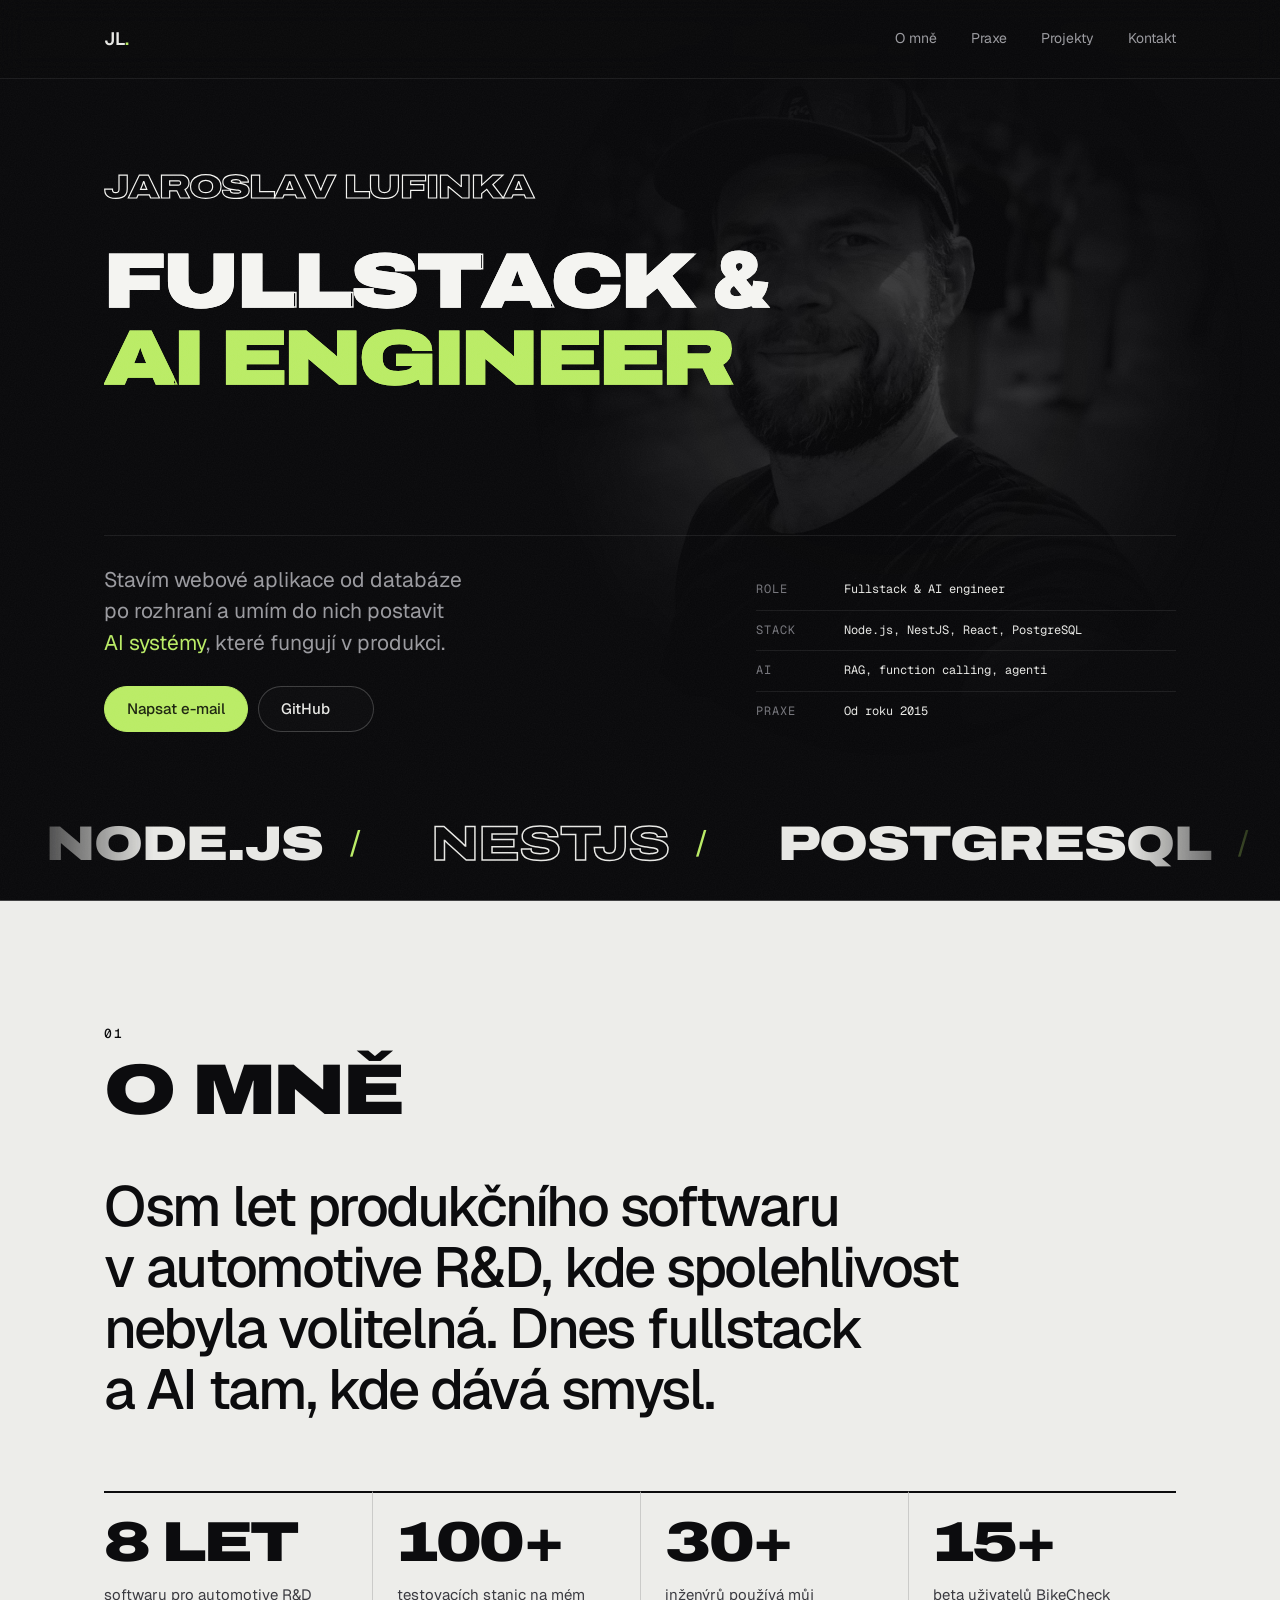
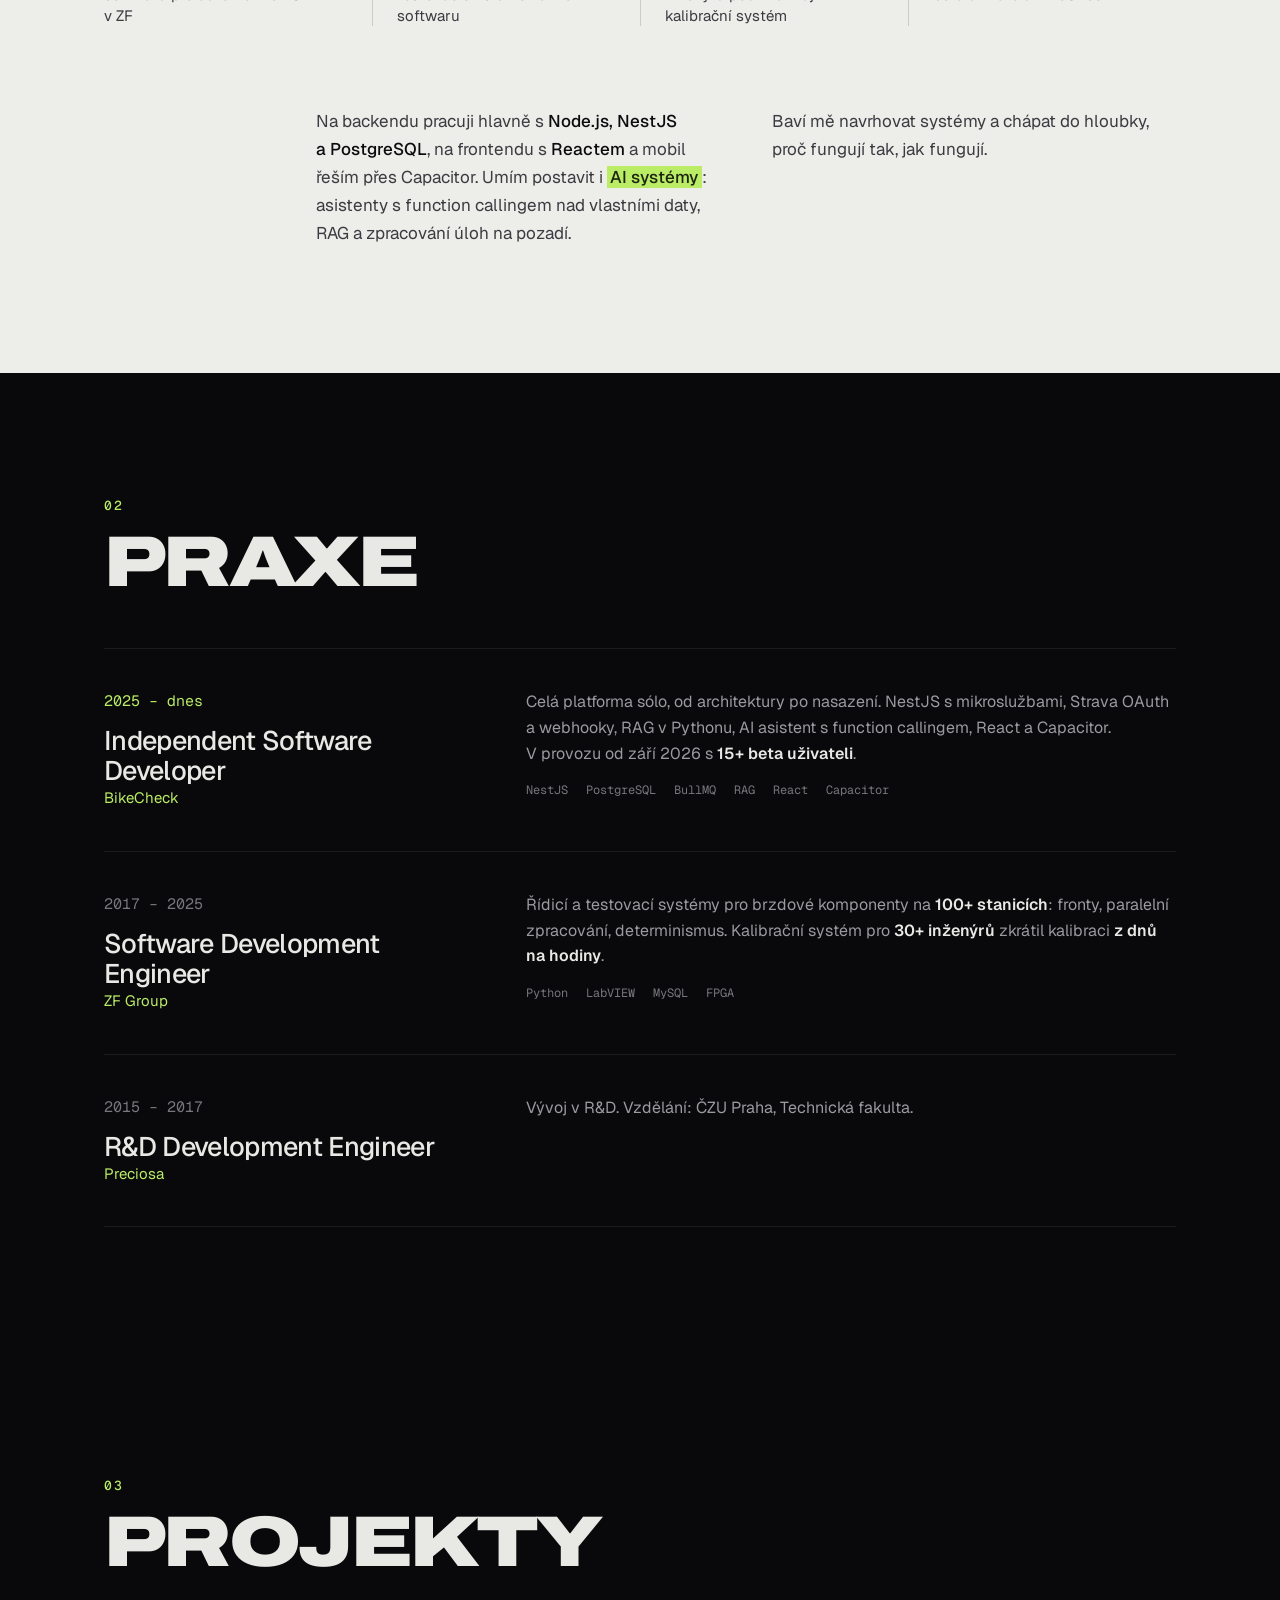
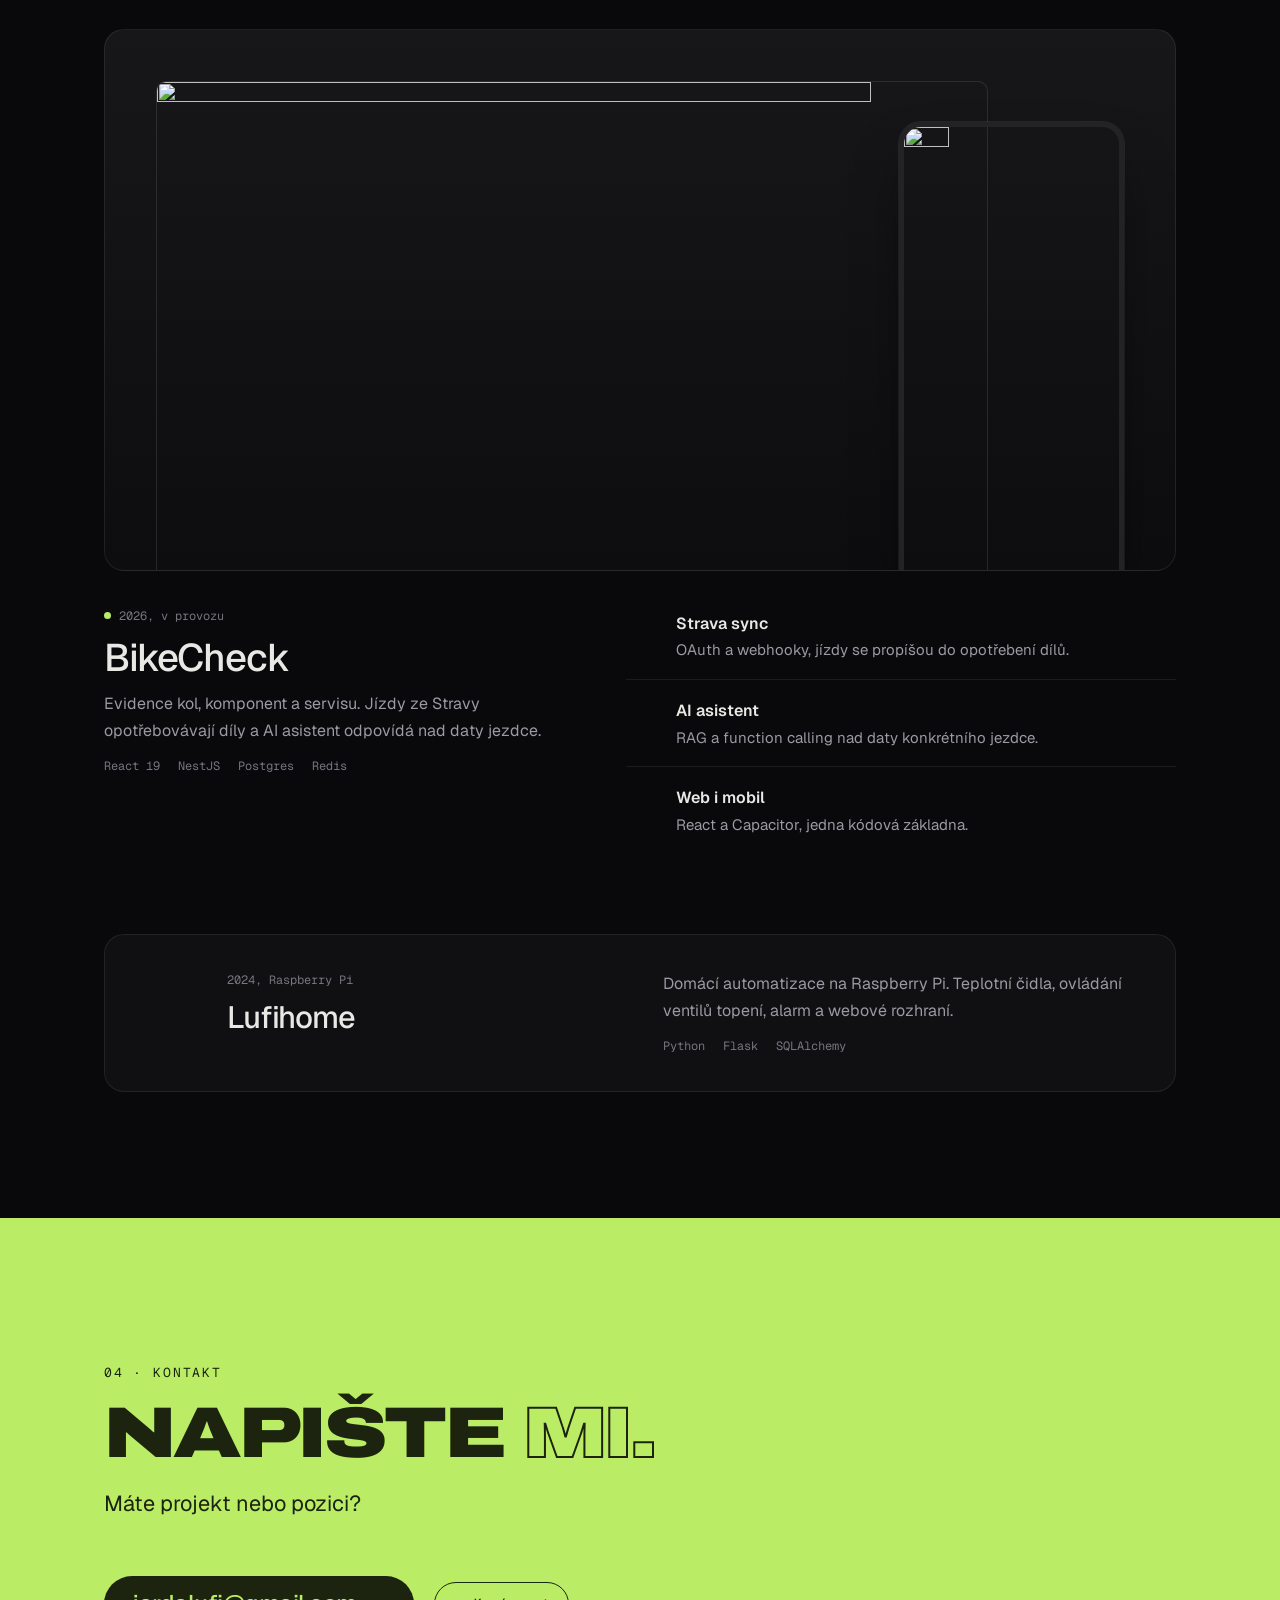
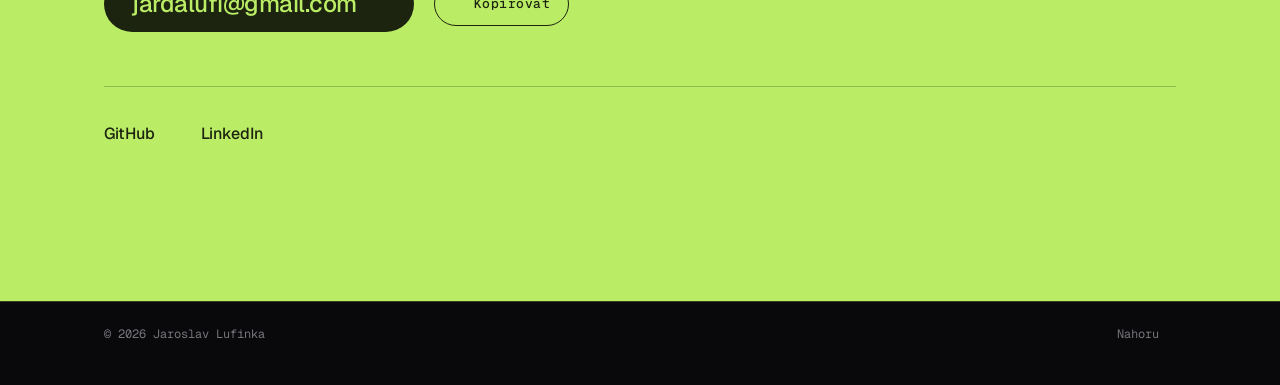
==== mix.html @ 7dad4323 "Varianty stránky: mix, mix2 (styl mastra), bento, hloubka, mock Co-Authored-By: Claude Opus 5.5 <nor" ====
<!doctype html>
<html lang="cs">
<head>
  <meta charset="utf-8" />
  <meta name="viewport" content="width=device-width, initial-scale=1" />
  <title>Jaroslav Lufinka, fullstack &amp; AI engineer</title>
  <meta name="description" content="Fullstack engineer. Stavím webové aplikace od databáze po rozhraní a umím do nich postavit AI systémy, které fungují v produkci." />
  <meta name="theme-color" content="#09090b" />
  <link rel="preconnect" href="https://fonts.googleapis.com" />
  <link rel="preconnect" href="https://fonts.gstatic.com" crossorigin />
  <link href="https://fonts.googleapis.com/css2?family=Archivo:wdth,wght@125,800;125,900&family=Geist:wght@400;500;600;800&family=Geist+Mono:wght@400;500&display=swap" rel="stylesheet" />
  <link rel="preload" as="image" href="assets/portrait.webp" />
  <link rel="stylesheet" href="styles.css?v=10" />
  <link rel="stylesheet" href="mix.css?v=42" />
</head>
<body>
  <a class="skip" href="#main">Přeskočit na obsah</a>

  <!-- fotka vpravo: společná maska pro fotku i světlo pod kurzorem => okraje mizí do černé -->
  <div class="photo" aria-hidden="true">
    <div class="photo__fade">
      <div class="photo__img"></div>
      <div class="photo__img photo__lamp"></div>
    </div>
  </div>
  <div class="grain" aria-hidden="true"></div>


  <header class="bar">
    <a href="#top" class="bar__id">JL<span class="acc">.</span></a>
    <nav class="bar__nav" aria-label="Hlavní navigace">
      <span class="bar__pill" aria-hidden="true"></span>
      <a href="#o-mne">O mně</a>
      <a href="#praxe">Praxe</a>
      <a href="#projekty">Projekty</a>
      <a href="#kontakt">Kontakt</a>
    </nav>
  </header>

  <main id="main">
    <section class="hero hero--mix" id="top">
      <h1 class="sr">Jaroslav Lufinka, fullstack &amp; AI engineer</h1>
      <div class="mx">
        <div class="mx__type">
          <p class="mx__kicker" aria-hidden="true">Jaroslav Lufinka</p>
          <div class="mx__title" aria-hidden="true">
            <span class="mx__l mx__l--line"><span>Fullstack <span class="mx__amp">&amp;</span></span></span>
            <span class="mx__l mx__l--line mx__l--acc"><span>AI Engineer</span></span>
          </div>
        </div>
        <div class="mx__foot">
          <div>
            <p class="hero__lede">Stavím webové aplikace od databáze po rozhraní a&nbsp;umím do nich postavit <span class="acc">AI systémy</span>, které fungují v&nbsp;produkci.</p>
            <div class="cta">
              <a class="btn btn--primary" href="mailto:jardalufi@gmail.com">Napsat e-mail</a>
              <a class="btn" href="https://github.com/Jaffator" target="_blank" rel="noopener">GitHub <span class="i i--ne" aria-hidden="true"></span></a>
            </div>
          </div>
          <dl class="mx__meta mono">
            <div><dt>Role</dt><dd>Fullstack &amp; AI engineer</dd></div>
            <div><dt>Stack</dt><dd>Node.js, NestJS, React, PostgreSQL</dd></div>
            <div><dt>AI</dt><dd>RAG, function calling, agenti</dd></div>
            <div><dt>Praxe</dt><dd>Od roku 2015</dd></div>
          </dl>
        </div>
      </div>
    </section>

    <!-- jediný marquee na stránce: stack, ať je vidět hned pod úvodem -->
    <div class="band" aria-hidden="true">
      <div class="band__track"><span><b class="ic" style="--i:url(https://cdn.jsdelivr.net/npm/simple-icons@13.21.0/icons/nodedotjs.svg)"></b>Node.js</span><i>/</i><span class="o"><b class="ic" style="--i:url(https://cdn.jsdelivr.net/npm/simple-icons@13.21.0/icons/nestjs.svg)"></b>NestJS</span><i>/</i><span><b class="ic" style="--i:url(https://cdn.jsdelivr.net/npm/simple-icons@13.21.0/icons/postgresql.svg)"></b>PostgreSQL</span><i>/</i><span class="o"><b class="ic" style="--i:url(https://cdn.jsdelivr.net/npm/simple-icons@13.21.0/icons/react.svg)"></b>React</span><i>/</i><span><b class="ic" style="--i:url(https://cdn.jsdelivr.net/npm/simple-icons@13.21.0/icons/typescript.svg)"></b>TypeScript</span><i>/</i><span class="o"><b class="ic" style="--i:url(https://cdn.jsdelivr.net/npm/@phosphor-icons/core@2.1.1/assets/fill/files-fill.svg)"></b>RAG</span><i>/</i><span><b class="ic" style="--i:url(https://cdn.jsdelivr.net/npm/@phosphor-icons/core@2.1.1/assets/fill/function-fill.svg)"></b>Function calling</span><i>/</i><span class="o"><b class="ic" style="--i:url(https://cdn.jsdelivr.net/npm/@phosphor-icons/core@2.1.1/assets/fill/robot-fill.svg)"></b>Build AI agents</span><i>/</i><span><b class="ic" style="--i:url(https://cdn.jsdelivr.net/npm/@phosphor-icons/core@2.1.1/assets/fill/clipboard-text-fill.svg)"></b>AI spec-driven dev</span><i>/</i><span class="o"><b class="ic" style="--i:url(https://cdn.jsdelivr.net/npm/simple-icons@13.21.0/icons/githubactions.svg)"></b>GitHub Actions</span><i>/</i><span><b class="ic" style="--i:url(https://cdn.jsdelivr.net/npm/simple-icons@13.21.0/icons/docker.svg)"></b>Docker</span><i>/</i><span><b class="ic" style="--i:url(https://cdn.jsdelivr.net/npm/simple-icons@13.21.0/icons/nodedotjs.svg)"></b>Node.js</span><i>/</i><span class="o"><b class="ic" style="--i:url(https://cdn.jsdelivr.net/npm/simple-icons@13.21.0/icons/nestjs.svg)"></b>NestJS</span><i>/</i><span><b class="ic" style="--i:url(https://cdn.jsdelivr.net/npm/simple-icons@13.21.0/icons/postgresql.svg)"></b>PostgreSQL</span><i>/</i><span class="o"><b class="ic" style="--i:url(https://cdn.jsdelivr.net/npm/simple-icons@13.21.0/icons/react.svg)"></b>React</span><i>/</i><span><b class="ic" style="--i:url(https://cdn.jsdelivr.net/npm/simple-icons@13.21.0/icons/typescript.svg)"></b>TypeScript</span><i>/</i><span class="o"><b class="ic" style="--i:url(https://cdn.jsdelivr.net/npm/@phosphor-icons/core@2.1.1/assets/fill/files-fill.svg)"></b>RAG</span><i>/</i><span><b class="ic" style="--i:url(https://cdn.jsdelivr.net/npm/@phosphor-icons/core@2.1.1/assets/fill/function-fill.svg)"></b>Function calling</span><i>/</i><span class="o"><b class="ic" style="--i:url(https://cdn.jsdelivr.net/npm/@phosphor-icons/core@2.1.1/assets/fill/robot-fill.svg)"></b>Build AI agents</span><i>/</i><span><b class="ic" style="--i:url(https://cdn.jsdelivr.net/npm/@phosphor-icons/core@2.1.1/assets/fill/clipboard-text-fill.svg)"></b>AI spec-driven dev</span><i>/</i><span class="o"><b class="ic" style="--i:url(https://cdn.jsdelivr.net/npm/simple-icons@13.21.0/icons/githubactions.svg)"></b>GitHub Actions</span><i>/</i><span><b class="ic" style="--i:url(https://cdn.jsdelivr.net/npm/simple-icons@13.21.0/icons/docker.svg)"></b>Docker</span><i>/</i></div>
    </div>

    <!-- jediný světlý blok na stránce, záměrný zlom; čísla z praxe jako řada, ať se dají přečíst letmo -->
    <section id="o-mne" class="sec sec--stack sec--paper" aria-labelledby="h-o-mne">
      <h2 id="h-o-mne" class="sec__h"><span class="sec__n mono">01</span>O mně</h2>
      <p class="about__big">Osm let produkčního softwaru v&nbsp;automotive R&amp;D, kde spolehlivost nebyla volitelná. Dnes fullstack a&nbsp;AI tam, kde dává smysl.</p>
      <dl class="stats">
        <div><dt>8 let</dt><dd>softwaru pro automotive R&amp;D v&nbsp;ZF</dd></div>
        <div><dt>100+</dt><dd>testovacích stanic na mém softwaru</dd></div>
        <div><dt>30+</dt><dd>inženýrů používá můj kalibrační systém</dd></div>
        <div><dt>15+</dt><dd>beta uživatelů BikeCheck</dd></div>
      </dl>
      <div class="about__cols">
        <p>Na backendu pracuji hlavně s&nbsp;<strong>Node.js, NestJS a&nbsp;PostgreSQL</strong>, na frontendu s&nbsp;<strong>Reactem</strong> a&nbsp;mobil řeším přes Capacitor. Umím postavit i&nbsp;<strong class="hl">AI systémy</strong>: asistenty s&nbsp;function callingem nad vlastními daty, RAG a&nbsp;zpracování úloh na pozadí.</p>
        <p>Baví mě navrhovat systémy a&nbsp;chápat do hloubky, proč fungují tak, jak fungují.</p>
      </div>
    </section>

    <section id="praxe" class="sec sec--stack" aria-labelledby="h-praxe">
      <h2 id="h-praxe" class="sec__h"><span class="sec__n mono">02</span>Praxe</h2>
      <!-- každá role jako široký řádek: roky | role a firma | co jsem dělal; čísla zvýrazněná, ať se dají přečíst letmo -->
      <ol class="jobs">
        <li class="item job">
          <p class="job__yr mono">2025 – dnes</p>
          <div class="job__head">
            <h3>Independent Software Developer</h3>
            <p class="job__co">BikeCheck</p>
          </div>
          <div class="job__body">
            <p>Celá platforma sólo, od architektury po nasazení. NestJS s&nbsp;mikroslužbami, Strava OAuth a&nbsp;webhooky, RAG v&nbsp;Pythonu, AI asistent s&nbsp;function callingem, React a&nbsp;Capacitor. V&nbsp;provozu od září 2026 s&nbsp;<b>15+ beta uživateli</b>.</p>
            <ul class="tags mono"><li>NestJS</li><li>PostgreSQL</li><li>BullMQ</li><li>RAG</li><li>React</li><li>Capacitor</li></ul>
          </div>
        </li>
        <li class="item job">
          <p class="job__yr mono">2017 – 2025</p>
          <div class="job__head">
            <h3>Software Development Engineer</h3>
            <p class="job__co">ZF Group</p>
          </div>
          <div class="job__body">
            <p>Řídicí a&nbsp;testovací systémy pro brzdové komponenty na <b>100+ stanicích</b>: fronty, paralelní zpracování, determinismus. Kalibrační systém pro <b>30+ inženýrů</b> zkrátil kalibraci <b>z&nbsp;dnů na hodiny</b>.</p>
            <ul class="tags mono"><li>Python</li><li>LabVIEW</li><li>MySQL</li><li>FPGA</li></ul>
          </div>
        </li>
        <li class="item job">
          <p class="job__yr mono">2015 – 2017</p>
          <div class="job__head">
            <h3>R&amp;D Development Engineer</h3>
            <p class="job__co">Preciosa</p>
          </div>
          <div class="job__body">
            <p>Vývoj v&nbsp;R&amp;D. Vzdělání: ČZU Praha, Technická fakulta.</p>
          </div>
        </li>
      </ol>
    </section>

    <section id="projekty" class="sec sec--stack" aria-labelledby="h-projekty">
      <h2 id="h-projekty" class="sec__h"><span class="sec__n mono">03</span>Projekty</h2>
      <!-- BikeCheck jako případová studie: desktop i telefon v jedné kompozici, pod tím tři funkce -->
      <article class="case">
        <div class="case__stage" aria-hidden="true">
          <img class="case__desk" src="https://raw.githubusercontent.com/Jaffator/bikecheck-app/main/docs/screenshots/desktop-home.png" alt="" width="1440" height="900" loading="lazy" />
          <img class="case__phone" src="https://raw.githubusercontent.com/Jaffator/bikecheck-app/main/docs/screenshots/phone-home.png" alt="" width="780" height="1688" loading="lazy" />
        </div>
        <div class="case__info">
          <div class="case__head">
            <span class="work__meta mono"><i class="case__live" aria-hidden="true"></i>2026, v provozu</span>
            <h3><a href="https://bikecheck.cloud" target="_blank" rel="noopener" class="stretch">BikeCheck <span class="i i--ne" aria-hidden="true"></span></a></h3>
            <p>Evidence kol, komponent a&nbsp;servisu. Jízdy ze Stravy opotřebovávají díly a&nbsp;AI asistent odpovídá nad daty jezdce.</p>
            <ul class="tags mono"><li>React 19</li><li>NestJS</li><li>Postgres</li><li>Redis</li></ul>
          </div>
          <ul class="case__feats">
            <li><span class="i" style="--i:url(https://cdn.jsdelivr.net/npm/@phosphor-icons/core@2.1.1/assets/regular/arrows-clockwise.svg)" aria-hidden="true"></span><b>Strava sync</b><span>OAuth a&nbsp;webhooky, jízdy se propíšou do opotřebení dílů.</span></li>
            <li><span class="i" style="--i:url(https://cdn.jsdelivr.net/npm/@phosphor-icons/core@2.1.1/assets/regular/sparkle.svg)" aria-hidden="true"></span><b>AI asistent</b><span>RAG a&nbsp;function calling nad daty konkrétního jezdce.</span></li>
            <li><span class="i" style="--i:url(https://cdn.jsdelivr.net/npm/@phosphor-icons/core@2.1.1/assets/regular/device-mobile.svg)" aria-hidden="true"></span><b>Web i&nbsp;mobil</b><span>React a&nbsp;Capacitor, jedna kódová základna.</span></li>
          </ul>
        </div>
      </article>
      <article class="work work--sub">
        <span class="i work__ic" style="--i:url(https://cdn.jsdelivr.net/npm/@phosphor-icons/core@2.1.1/assets/regular/house-line.svg)" aria-hidden="true"></span>
        <div class="work__head">
          <span class="work__meta mono">2024, Raspberry Pi</span>
          <h3><a href="https://github.com/Jaffator/Lufihome" target="_blank" rel="noopener" class="stretch">Lufihome <span class="i i--ne" aria-hidden="true"></span></a></h3>
        </div>
        <div class="work__body">
          <p>Domácí automatizace na Raspberry Pi. Teplotní čidla, ovládání ventilů topení, alarm a&nbsp;webové rozhraní.</p>
          <ul class="tags mono"><li>Python</li><li>Flask</li><li>SQLAlchemy</li></ul>
        </div>
      </article>
    </section>

    <section id="kontakt" class="sec sec--stack sec--end" aria-labelledby="h-kontakt">
      <!-- závěr jako limetková karta: jediná plná plocha akcentu na stránce, ať je jasné, co dál -->
      <div class="reach">
        <p class="reach__n mono">04 · Kontakt</p>
        <h2 id="h-kontakt" class="shout">Napište <span>mi.</span></h2>
        <p class="ask">Máte projekt nebo pozici?</p>
        <div class="mailrow">
          <a class="mail" href="mailto:jardalufi@gmail.com">jardalufi@gmail.com <span class="i i--right" aria-hidden="true"></span></a>
          <button class="copy" type="button" data-copy="jardalufi@gmail.com"><span class="i i--copy" aria-hidden="true"></span><span class="copy__t">Kopírovat</span></button>
        </div>
        <p class="profiles"><a href="https://github.com/Jaffator" target="_blank" rel="noopener">GitHub <span class="i i--ne" aria-hidden="true"></span></a><a href="https://www.linkedin.com/in/jaroslav-lufinka" target="_blank" rel="noopener">LinkedIn <span class="i i--ne" aria-hidden="true"></span></a></p>
      </div>
    </section>
  </main>

  <footer class="foot mono">
    <span>© <span id="y">2026</span> Jaroslav Lufinka</span>
    <a href="#top" class="foot__top">Nahoru <span class="i i--up" aria-hidden="true"></span></a>
  </footer>

  <script src="main.js?v=10" defer></script>
  <script src="mix.js?v=13" defer></script>
</body>
</html>
---- styles.css ----
/* ───────── tokens ─────────
   Neutrální tmavá škála a jediný limetkový akcent.
   Tvarový systém: tlačítka a štítky jsou plné pilulky, karty 16 px, nic jiného zaoblené není.
   Vrstvy: pozadí 0, obsah 1, lišta 20, skip 50. */
:root {
  --h: 82;                               /* odstín akcentu */
  /* neutrální škála bez barevného nádechu */
  --bg:      #09090b;
  --bg-2:    #101012;                    /* karty */
  --fg:      #e8e8e5;                    /* hlavní text */
  --muted:   #9a9a9f;                    /* 6.9:1 na --bg */
  --dim:     #76767c;                    /* drobné popisky, ~4.6:1 */
  --faint:   #3c3c41;
  --line:    rgba(255, 255, 255, .08);
  --n-a10:   rgba(255, 255, 255, .1);    /* neutrální čáry grafu */
  --n-a20:   rgba(255, 255, 255, .2);

  --accent:     hsl(var(--h) 78% 66%);   /* #c3eb68 */
  --accent-a08: hsl(var(--h) 78% 66% / .08);
  --accent-a20: hsl(var(--h) 78% 66% / .2);
  --accent-a40: hsl(var(--h) 78% 66% / .4);
  --accent-ink: hsl(var(--h) 40% 10%);   /* text na akcentu */

  --sans: "Geist", system-ui, sans-serif;
  --mono: "Geist Mono", ui-monospace, monospace;
  --ease: cubic-bezier(.2, .7, .1, 1);
  --gutter: clamp(20px, 5vw, 64px);
  --max: 1200px;

  --mx: -999px;
  --my: -999px;
}

*, *::before, *::after { box-sizing: border-box; }
html { scroll-behavior: smooth; -webkit-text-size-adjust: 100%; }
body {
  margin: 0; background: var(--bg); color: var(--muted);
  font: 400 16px/1.65 var(--sans);
  -webkit-font-smoothing: antialiased; overflow-x: hidden;
}
a { color: inherit; text-decoration: none; }
strong { color: var(--fg); font-weight: 500; }
.mono { font-family: var(--mono); }
.acc { color: var(--accent); }
::selection { background: var(--accent); color: var(--accent-ink); }
:focus-visible { outline: 2px solid var(--accent); outline-offset: 3px; border-radius: 4px; }
.skip { position: absolute; left: -999px; top: 8px; z-index: 50; background: var(--accent); color: var(--accent-ink); padding: 8px 12px; border-radius: 6px; }
.skip:focus { left: 8px; }

/* ───────── fotka vpravo ─────────
   .photo       – svislý fade
   .photo__fade – radiální fade, obaluje fotku i světlo (nic nevyjde za okraj) */
.photo {
  position: fixed; right: 0; top: 0; width: 58vw; max-width: 980px; height: 100vh;
  pointer-events: none; z-index: 0;
  transition: opacity 1s var(--ease);
  -webkit-mask-image: linear-gradient(to bottom, transparent 0%, #000 20%, #000 60%, transparent 95%);
          mask-image: linear-gradient(to bottom, transparent 0%, #000 20%, #000 60%, transparent 95%);
}
.photo__fade {
  position: absolute; inset: 0;
  -webkit-mask-image: radial-gradient(ellipse 48% 50% at 52% 40%,
    #000 0%, rgba(0,0,0,.75) 25%, rgba(0,0,0,.4) 50%, rgba(0,0,0,.12) 72%, transparent 92%);
          mask-image: radial-gradient(ellipse 48% 50% at 52% 40%,
    #000 0%, rgba(0,0,0,.75) 25%, rgba(0,0,0,.4) 50%, rgba(0,0,0,.12) 72%, transparent 92%);
}
.photo__img {
  position: absolute; inset: 0;
  background: url("assets/portrait.webp") 46% 26% / cover no-repeat;
  filter: grayscale(1) contrast(1.08);
  opacity: .14;
}
.photo__lamp {
  opacity: .26;
  -webkit-mask-image: radial-gradient(circle 220px at var(--mx) var(--my), #000, rgba(0,0,0,.4) 45%, transparent 100%);
          mask-image: radial-gradient(circle 220px at var(--mx) var(--my), #000, rgba(0,0,0,.4) 45%, transparent 100%);
}
body.is-scrolled .photo { opacity: .45; }

/* ───────── agent runtime: fixní pozadí vlevo ─────────
   graf nahoře, log pod ním; ztlumené a k okrajům se rozplývá do černé */
.rt {
  position: fixed; left: 0; top: 0; z-index: 0;
  width: 50vw; max-width: 760px; height: 100vh;
  margin: 0; padding: 72px 0 40px clamp(16px, 3vw, 48px);
  display: flex; flex-direction: column; justify-content: center;
  pointer-events: none;
  opacity: .36; transition: opacity 1s var(--ease);
  -webkit-mask-image: linear-gradient(to right, #000 60%, transparent 100%), linear-gradient(to bottom, transparent 4%, #000 16%, #000 84%, transparent 98%);
  -webkit-mask-composite: source-in;
          mask-image: linear-gradient(to right, #000 60%, transparent 100%), linear-gradient(to bottom, transparent 4%, #000 16%, #000 84%, transparent 98%);
          mask-composite: intersect;
}
body.is-scrolled .rt { opacity: .2; }
.rt__head {
  display: flex; justify-content: flex-start; align-items: center; gap: 16px;
  padding: 0 0 6px 18px;
  font-size: 11px; color: var(--faint);
}
.rt__live { display: inline-flex; align-items: center; gap: 8px; white-space: nowrap; flex-shrink: 0; color: var(--dim); text-transform: uppercase; letter-spacing: .08em; font-size: 11px; }
.rt__run { white-space: nowrap; overflow: hidden; text-overflow: ellipsis; }
.rt__body { display: flex; flex-direction: column; gap: 8px; }
.agents { display: block; width: 100%; height: auto; max-height: 42vh; padding: 0; }
.rt__log {
  list-style: none; margin: 0; padding: 0 18px;
  height: 34vh; overflow: hidden;
  display: flex; flex-direction: column; justify-content: flex-end;
  font-size: 12px; line-height: 1.75; color: var(--dim);
  -webkit-mask-image: linear-gradient(transparent, #000 30%);
          mask-image: linear-gradient(transparent, #000 30%);
}
.rt__log li { padding-left: calc(var(--d, 0) * 16px); white-space: nowrap; overflow: hidden; text-overflow: ellipsis; transition: opacity .5s var(--ease); animation: logIn .3s var(--ease); }
@keyframes logIn { from { opacity: 0; transform: translateY(4px); } }
.rt__log .ts { color: var(--faint); margin-right: 12px; }
.rt__log .who { color: var(--faint); margin-right: 8px; }
.rt__log .dur { color: var(--faint); margin-left: 8px; }
.rt__log .req { color: var(--fg); }
.rt__log .req .who { color: var(--muted); }
.rt__log .plan .who, .rt__log .call .who, .rt__log .spawn .who { color: var(--accent); opacity: .75; }
.rt__log .plan { color: var(--muted); }
.rt__log .spawn { color: var(--fg); }
.rt__log .call { color: #b4b4b9; }
.rt__log .res, .rt__log .ok { color: var(--dim); }
.rt__log .warn { color: var(--muted); }
.rt__log .err { color: #c98a7a; }
.rt__log .done { color: var(--accent); }
.rt__log .cur::after { content: ""; display: inline-block; width: 6px; height: 12px; margin-left: 6px; vertical-align: -1px; background: var(--accent); animation: caret 1s steps(2) infinite; }
@keyframes caret { 50% { opacity: 0; } }

/* hrany */
.agents .e { stroke: var(--n-a10); stroke-width: 1; transition: stroke 1.2s var(--ease), opacity .8s var(--ease); }
.agents .e.on { stroke: var(--accent-a40); transition-duration: .25s, .8s; }
.agents .e.dash { stroke-dasharray: 3 4; opacity: 0; }
.agents .e.dash.in { opacity: 1; }
.agents .e.out { opacity: 0; }

/* uzly */
.agents .nd { transition: opacity .8s var(--ease); }
.agents .nd.sp { opacity: 0; }
.agents .nd.sp.in { opacity: 1; }
.agents .n { fill: var(--bg-2); stroke: var(--n-a20); stroke-width: 1; transition: stroke 1s var(--ease); }
.agents .nd-orch .n { stroke: rgba(255, 255, 255, .32); }
.agents .nd-agent .n { stroke: rgba(255, 255, 255, .28); }
.agents .t { font: 10px var(--mono); fill: #5a5a60; letter-spacing: .04em; text-anchor: middle; transition: fill 1s var(--ease); }
.agents .nd-agent .t, .agents .nd-orch .t { fill: #8a8a90; }
.agents .on > .n { stroke: var(--accent); transition-duration: .2s; }
.agents .on > .t { fill: var(--muted); transition-duration: .2s; }
.agents .ring { fill: none; stroke: var(--accent); stroke-width: 1; opacity: 0; transform-box: fill-box; transform-origin: center; }
.agents .on > .ring { animation: ring 1.1s var(--ease); }
@keyframes ring { 0% { opacity: .55; transform: scale(1); } 100% { opacity: 0; transform: scale(3.2); } }
/* sub-agent pracuje = točí se mu vlastní malá smyčka */
.agents .spin { fill: none; stroke: var(--n-a10); stroke-dasharray: 2 5; transform-box: fill-box; transform-origin: center; transition: stroke .4s; }
.agents .busy .spin { stroke: var(--accent-a40); animation: spin 2.4s linear infinite; }
@keyframes spin { to { transform: rotate(360deg); } }

/* smyčka orchestrátoru: plan → act → observe → reflect */
.agents .loop-ring { fill: none; stroke: var(--n-a10); stroke-dasharray: 1 5; }
.agents .ph { font: 9px var(--mono); fill: #45454b; letter-spacing: .06em; transition: fill .5s var(--ease); }
.agents .ph.on { fill: var(--accent); }
.agents .marker { fill: var(--accent); transform-box: view-box; transform-origin: 200px 150px; transition: transform .7s var(--ease); }

/* pulzy: tam akcent, zpět (výsledek) světle šedá */
.agents .pulse { fill: var(--accent); }
.agents .pulse.back { fill: #b8b8bd; }
.agents .trail { stroke: var(--accent); stroke-width: 1.2; stroke-linecap: round; opacity: .4; }
.agents .trail.back { stroke: #b8b8bd; opacity: .25; }


/* ───────── horní lišta ───────── */
.bar {
  position: fixed; inset: 0 0 auto 0; z-index: 20;
  display: flex; justify-content: space-between; align-items: center;
  padding: 16px var(--gutter);
  background: linear-gradient(rgba(9, 9, 11, .94) 40%, transparent);
}
.bar__id { color: var(--fg); font-weight: 600; font-size: 18px; letter-spacing: -.02em; padding: 8px 0; }
.bar__nav { display: flex; gap: 28px; font-size: 14px; }
.bar__nav a { padding: 10px 0; transition: color .2s; position: relative; }
.bar__nav a::after {
  content: ""; position: absolute; left: 0; right: 0; bottom: 4px; height: 1px;
  background: var(--accent); transform: scaleX(0); transform-origin: left; transition: transform .35s var(--ease);
}
.bar__nav a:hover, .bar__nav a.is-active { color: var(--fg); }
.bar__nav a.is-active::after, .bar__nav a:hover::after { transform: scaleX(1); }

main, .foot { position: relative; z-index: 1; }

/* ───────── hero ───────── */
.hero {
  max-width: var(--max); margin: 0 auto;
  min-height: 100dvh; padding: 96px var(--gutter) 72px;
  display: flex; flex-direction: column; justify-content: center;
}
.hero__kicker {
  margin: 0 0 22px; display: inline-flex; align-items: center; gap: 10px;
  color: var(--accent); font-size: 13px; letter-spacing: .06em; text-transform: uppercase;
}
.hero__name {
  margin: 0; color: var(--fg); font-weight: 600;
  font-size: clamp(52px, 9vw, 120px); line-height: .95; letter-spacing: -.045em;
}
.hero__lede { margin: 28px 0 0; max-width: 34ch; font-size: clamp(18px, 1.7vw, 21px); line-height: 1.5; color: var(--muted); }
.hero__lede .acc { color: var(--fg); background: linear-gradient(transparent 62%, var(--accent-a20) 62%); padding: 0 2px; }

.cta { display: flex; flex-wrap: wrap; gap: 10px; margin-top: 40px; }
.btn {
  display: inline-flex; align-items: center; min-height: 46px; padding: 0 22px; white-space: nowrap;
  border-radius: 999px; border: 1px solid var(--n-a20); background: rgba(14, 14, 16, .92);
  color: var(--fg); font-size: 15px; font-weight: 500;
  transition: border-color .2s, background .2s, transform .15s var(--ease);
}
.btn:hover { border-color: var(--fg); }
.btn:active { transform: translateY(1px); }
.btn--primary { background: var(--accent); border-color: var(--accent); color: var(--accent-ink); }
.btn--primary:hover { background: hsl(var(--h) 85% 72%); border-color: hsl(var(--h) 85% 72%); }

/* ───────── sekce: popisek vlevo (sticky), obsah vpravo ───────── */
.sec {
  max-width: var(--max); margin: 0 auto;
  padding: 80px var(--gutter);
  display: grid; grid-template-columns: 240px minmax(0, 1fr); gap: 48px;
  border-top: 1px solid var(--line);
  scroll-margin-top: 48px;
}
.sec:first-of-type { border-top: 0; }
.sec__h {
  margin: 0; align-self: start; position: sticky; top: 96px;
  display: flex; gap: 12px; align-items: baseline;
  font-size: clamp(26px, 2.6vw, 34px); font-weight: 600; letter-spacing: -.03em; line-height: 1.1; color: var(--fg);
}
.sec__body { max-width: 680px; }

.prose p { margin: 0 0 16px; }
.big { margin: 0 0 24px; color: var(--fg); font-size: clamp(22px, 2.4vw, 28px); line-height: 1.35; letter-spacing: -.02em; font-weight: 500; }

/* praxe */
.list { list-style: none; margin: 0; padding: 0; display: grid; gap: 40px; }
.item { display: grid; grid-template-columns: 120px minmax(0, 1fr); gap: 24px; }
.item__date { font-size: 12px; color: var(--dim); padding-top: 4px; text-align: right; }
.item:first-child .item__date { color: var(--accent); }
.item h3 { margin: 0 0 8px; color: var(--fg); font-size: 17px; font-weight: 500; line-height: 1.4; }
.item p { margin: 0; font-size: 15px; }

.tags { list-style: none; margin: 14px 0 0; padding: 0; display: flex; flex-wrap: wrap; gap: 6px; }
.tags li {
  font-size: 12px; line-height: 1; padding: 6px 10px; border-radius: 999px;
  color: hsl(var(--h) 60% 76%); background: var(--accent-a08); border: 1px solid hsl(var(--h) 78% 66% / .12);
}

/* projekty */
.projects { display: grid; grid-template-columns: minmax(0, 1fr); gap: 16px; max-width: none; }
.proj--main { display: grid; grid-template-columns: minmax(0, 1.4fr) minmax(0, 1fr); gap: 28px; align-items: center; padding: 16px 28px 16px 16px; }
.proj__shot { margin: 0; border-radius: 10px; overflow: hidden; aspect-ratio: 16 / 10; background: var(--bg); border: 1px solid var(--line); }
.proj__shot img { display: block; width: 100%; height: 100%; object-fit: cover; object-position: top left; transition: transform .8s var(--ease); }
.proj--main:hover .proj__shot img { transform: scale(1.02); }
.proj:not(.proj--main) { max-width: 560px; margin-left: auto; width: 100%; }
.proj {
  position: relative; padding: 28px; border-radius: 16px; overflow: hidden;
  border: 1px solid var(--line);
  background: linear-gradient(160deg, rgba(20, 20, 22, .9), rgba(12, 12, 14, .9));
  transition: border-color .3s, transform .3s var(--ease);
}
.proj__meta { font-size: 12px; color: var(--dim); }
.proj h3 { margin: 10px 0 10px; color: var(--fg); font-size: 22px; font-weight: 500; letter-spacing: -.02em; }
.proj p { margin: 0; font-size: 15px; }
.arr { display: inline-block; color: var(--dim); transition: transform .25s var(--ease), color .25s; }
.stretch::after { content: ""; position: absolute; inset: 0; border-radius: 16px; }
@media (hover: hover) {
  .proj:hover { border-color: var(--accent-a40); transform: translateY(-2px); }
  .proj:hover .arr { color: var(--accent); transform: translate(2px, -2px); }
}

/* kontakt */
.mail {
  display: inline-flex; gap: 12px; align-items: center;
  color: var(--fg); font-size: clamp(20px, 2.6vw, 28px); font-weight: 500; letter-spacing: -.02em;
  padding: 6px 0; border-bottom: 1px solid var(--accent); max-width: 100%; overflow-wrap: anywhere;
  transition: color .2s;
}
.mail span { color: var(--accent); transition: transform .25s var(--ease); }
.mail:hover { color: var(--accent); }
.mail:hover span { transform: translateX(6px); }

.profiles { display: flex; gap: 28px; margin: 28px 0 0; }
.profiles a { color: var(--muted); padding: 10px 0; transition: color .2s; }
.profiles a:hover { color: var(--accent); }

.foot {
  max-width: var(--max); margin: 0 auto;
  display: flex; justify-content: space-between; gap: 12px; flex-wrap: wrap;
  padding: 24px var(--gutter) 32px; font-size: 12px; color: var(--dim);
  border-top: 1px solid var(--line);
}

/* reveal */
.rv { opacity: 0; transform: translateY(14px); transition: opacity .8s var(--ease), transform .8s var(--ease); }
.rv.in { opacity: 1; transform: none; }

/* ───────── tablet / mobil ───────── */
@media (max-width: 900px) {
  .sec { grid-template-columns: minmax(0, 1fr); gap: 24px; padding: 56px var(--gutter); }
  .sec__h { position: static; }
  .proj--main { grid-template-columns: minmax(0, 1fr); padding: 14px 14px 22px; }
  .proj:not(.proj--main) { max-width: none; }
}
@media (max-width: 640px) {
  .bar__nav a:not(:last-child) { display: none; }

  .photo { position: absolute; width: 100%; height: 620px; }
  .photo__img { opacity: .2; background-position: 50% 16%; }
  .photo__fade {
    -webkit-mask-image: radial-gradient(ellipse 50% 46% at 60% 34%, #000 0%, rgba(0,0,0,.6) 35%, rgba(0,0,0,.18) 65%, transparent 92%);
            mask-image: radial-gradient(ellipse 50% 46% at 60% 34%, #000 0%, rgba(0,0,0,.6) 35%, rgba(0,0,0,.18) 65%, transparent 92%);
  }
  .photo__lamp { display: none; }
  body.is-scrolled .photo { opacity: 1; }
  .rt { width: 100vw; max-width: none; padding: 64px 0 24px; opacity: .3; }
  body.is-scrolled .rt { opacity: .15; }
  .rt__log .ts { display: none; }

  .hero { min-height: 88svh; justify-content: flex-end; padding-bottom: 48px; }

  .item { grid-template-columns: minmax(0, 1fr); gap: 4px; }
  .item__date { text-align: left; }
  .proj { padding: 22px; }
}

@media (prefers-reduced-motion: reduce) {
  *, *::before, *::after { animation: none !important; transition: none !important; scroll-behavior: auto !important; }
  .rv { opacity: 1; transform: none; }
}
---- mix.css ----
/* Varianta „mix“: tmavá stránka s limetkovým akcentem, velká plochá typografie,
   jediný světlý blok („O mně“) jako záměrný zlom.
   Navazuje jen na styles.css (tokeny, tlačítka, základ). hloubka.css už se nenačítá.

   Pravidla:
   - tvary: interaktivní prvky jsou plné pilulky (999px), média mají 12px, nic jiného zaoblené není
   - jeden akcent (limetka), žádné záře, žádné karty, žádné dekorativní tečky
   - pohyb má důvod: příjezd nadpisu (hierarchie), reveal (pořadí čtení),
     stav grafu průchodu (která sekce se čte), marquee jen jedno */

.sr { position: absolute; width: 1px; height: 1px; overflow: hidden; clip: rect(0 0 0 0); white-space: nowrap; }

/* ikony: Phosphor (bold), barví se maskou, dědí barvu textu */
.i {
  --i: none;
  display: inline-block; flex: none; width: 1em; height: 1em; vertical-align: -.12em;
  background: currentColor;
  -webkit-mask: var(--i) center / contain no-repeat; mask: var(--i) center / contain no-repeat;
}
.i--ne    { --i: url(https://cdn.jsdelivr.net/npm/@phosphor-icons/core@2.1.1/assets/bold/arrow-up-right-bold.svg); width: .85em; height: .85em; }
.i--right { --i: url(https://cdn.jsdelivr.net/npm/@phosphor-icons/core@2.1.1/assets/bold/arrow-right-bold.svg); }
.i--up    { --i: url(https://cdn.jsdelivr.net/npm/@phosphor-icons/core@2.1.1/assets/bold/arrow-up-bold.svg); }
.i--copy  { --i: url(https://cdn.jsdelivr.net/npm/@phosphor-icons/core@2.1.1/assets/bold/copy-bold.svg); }
.i--check { --i: url(https://cdn.jsdelivr.net/npm/@phosphor-icons/core@2.1.1/assets/bold/check-bold.svg); }
.btn { gap: 8px; }

/* ───────── fotka: velká na pozadí vpravo, mizí do černé, pod kurzorem se rozjasní ───────── */
/* fotka patří jen úvodu: není fixní, odroluje spolu s ním */
body:has(.hero--mix) .photo { position: absolute; width: 64vw; max-width: 1100px; height: 100vh; }
body:has(.hero--mix).is-scrolled .photo { opacity: 1; }
body:has(.hero--mix) .photo__img { opacity: .24; }
body:has(.hero--mix) .photo__lamp { opacity: .52; }

/* statické zrno přes stránku (pevná vrstva bez pointer-events, nic se nepřekresluje) */
.grain {
  position: fixed; inset: 0; z-index: 60; pointer-events: none; opacity: .06;
  background: url("data:image/svg+xml,%3Csvg xmlns='http://www.w3.org/2000/svg' width='220' height='220'%3E%3Cfilter id='n'%3E%3CfeTurbulence type='fractalNoise' baseFrequency='.85' numOctaves='3' stitchTiles='stitch'/%3E%3CfeColorMatrix values='0 0 0 0 1 0 0 0 0 1 0 0 0 0 1 0 0 0 .55 0'/%3E%3C/filter%3E%3Crect width='100%25' height='100%25' filter='url(%23n)'/%3E%3C/svg%3E");
}

/* ───────── horní lišta ───────── */
.bar {
  padding-inline: max(var(--gutter), calc((100% - var(--max)) / 2 + var(--gutter)));
  border-bottom: 1px solid transparent;
  transition: background-color .4s var(--ease), border-color .4s var(--ease);
}
body.is-scrolled .bar {
  background: rgba(9, 9, 11, .78);
  -webkit-backdrop-filter: blur(14px) saturate(1.2); backdrop-filter: blur(14px) saturate(1.2);
  border-bottom-color: var(--line);
}
.bar__nav { gap: 6px; position: relative; }
.bar__nav a { z-index: 1; padding: 8px 14px; border-radius: 999px; transition: color .3s var(--ease); }
.bar__nav a::after { left: 14px; right: 14px; }
.bar__nav a:last-child { margin-right: -14px; }   /* text posledního odkazu lícuje s okrajem obsahu */
.bar__nav a.is-lit { color: var(--accent-ink); }
.bar__nav a.is-lit::after { opacity: 0; }

/* limetková pilulka plynule přejíždí pod kurzorem mezi položkami (řídí mix.js) */
.bar__pill {
  position: absolute; left: 0; top: 0; z-index: 0;
  width: var(--pw, 0px); height: var(--ph, 0px);
  transform: translateX(var(--px, 0px)) scale(.6);
  border-radius: 999px; background: var(--accent); opacity: 0;
  transition: transform .45s var(--ease), width .45s var(--ease), opacity .3s var(--ease);
}
.bar__nav.has-pill .bar__pill { opacity: 1; transform: translateX(var(--px, 0px)) scale(1); }
.bar__nav:not(.js) a:hover, .bar__nav a:focus-visible { background: var(--accent); color: var(--accent-ink); }

/* mobil: místo grafu pět teček v liště (skutečný stav: která sekce se čte) */
@media (max-width: 900px) {
}

/* bez posuvníku prohlížeče: na tmavé stránce působil jako šedá načítací lišta; posouvání funguje dál */
html { scrollbar-width: none; }
html::-webkit-scrollbar { display: none; }

/* ───────── úvod: nadpis, jedna věta, dvě tlačítka ───────── */
.hero--mix {
  display: flex; flex-direction: column; justify-content: flex-start;
  min-height: calc(100dvh - 112px);              /* pás technologií vykukuje pod úvodem */
  padding: 96px var(--gutter) 56px;
}
.mx { flex: 1; display: flex; flex-direction: column; justify-content: space-between; gap: clamp(40px, 8vh, 96px); }
.mx__type { flex: 1; display: flex; flex-direction: column; justify-content: center; }   /* nadpis uprostřed volné plochy */
.mx__kicker {
  margin: 0 0 clamp(20px, 3.2vh, 36px);
  font-family: "Archivo", "Geist", sans-serif; font-stretch: 125%; font-variation-settings: "wdth" 125;
  font-size: clamp(20px, 2.6vw, 40px); letter-spacing: -.035em; text-transform: uppercase; font-weight: 900; color: transparent; -webkit-text-stroke: 1.2px #f4f4f1;   /* jméno obrysem, role plná */
}
/* role plnou barvou, druhý řádek v akcentu */
.mx__title {
  font-family: "Archivo", "Geist", sans-serif; font-stretch: 125%; font-variation-settings: "wdth" 125;
  font-weight: 900; text-transform: uppercase; letter-spacing: -.035em;
  font-size: clamp(34px, 6vw, 96px); line-height: .96; color: #f4f4f1;
}
.mx__l { display: block; overflow: hidden; padding-bottom: .04em; }
.mx__l > span { display: inline-block; white-space: nowrap; }
.mx__l--acc > span { color: var(--accent); }
/* & z Geistu: Archivo ho kreslí jako zalomené S */
.mx__amp { font-family: "Geist", sans-serif; font-weight: 800; letter-spacing: 0; }
.mx__foot {
  display: grid; grid-template-columns: minmax(0, 7fr) minmax(0, 5fr);
  column-gap: clamp(32px, 5vw, 80px); align-items: end;
  padding-top: 28px; border-top: 1px solid var(--line);
}
.mx__meta { margin: 0; display: grid; gap: 0; font-size: 12px; }
.mx__meta div { display: grid; grid-template-columns: 72px minmax(0, 1fr); gap: 16px; padding: 10px 0; border-top: 1px solid var(--line); }
.mx__meta div:first-child { border-top: 0; }
.mx__meta dt { color: var(--dim); text-transform: uppercase; letter-spacing: .08em; }
.mx__meta dd { margin: 0; color: var(--fg); }
.hero--mix .hero__lede { max-width: 38ch; margin: 0; text-wrap: balance; }
.hero--mix .hero__lede .acc { background: none; padding: 0; color: var(--accent); }
.hero--mix .cta { margin-top: 28px; }

/* příjezd: řádky nadpisu vyjedou zpod linky, text se dosune */
@keyframes mxUp { from { transform: translateY(105%); } }
@keyframes mxFade { from { opacity: 0; transform: translateY(12px); } }
.mx__l > span { animation: mxUp 1s var(--ease) both; }
.mx__l:nth-child(2) > span { animation-delay: .08s; }
.mx__kicker, .mx__foot { animation: mxFade .9s var(--ease) .45s both; }

/* jméno se „dekóduje“: znaky mají zamčenou šířku (nic neposkakuje),
   dokud se neusadí, jsou limetkové a náhodné; mix.js */
.mx__kicker.is-dec { animation: none; cursor: default; }
.dc { display: inline-block; text-align: center; }
.dc.is-wait { opacity: 0; }
.dc.is-x { -webkit-text-stroke-color: var(--accent); }

/* nadpis (mix.js): dekóduje se po znacích jako jméno, pak je jen obrys a zespodu se vyplní barvou.
   Výplň je pozadí uvnitř písmen (background-clip: text) v souřadnicích celého nadpisu:
   každý znak zná výšku nadpisu a svou polohu v něm (--th, --oy z mix.js), takže rovná hladina
   stoupá oběma řádky jedním tahem; stoupání jede po křivce (pomalý rozjezd, měkké dojetí).
   Bez JS nebo s omezeným pohybem je nadpis rovnou plný (pojistka: objeví se nejpozději po 1,5 s). */
@property --f { syntax: "<number>"; inherits: true; initial-value: 0; }
.mx__title:not(.glowt) { animation: mxShow .01s linear 1.5s both; }
.mx__title:not(.glowt) .mx__l > span { animation: none; }
@keyframes mxShow { from { opacity: 0; } }
.mx__title.is-dec { animation: none; --f: 0; transition: --f 1s cubic-bezier(.7, 0, .25, 1); }
.mx__title.is-fill { --f: 1; }
.mx__title .mx__l { --c: #f4f4f1; }
.mx__title .mx__l--acc { --c: var(--accent); }
.mx__title.is-dec .mx__l > span { color: transparent; -webkit-text-stroke: 1.5px var(--c); }
.mx__title.is-dec .dc {
  --lv: calc(var(--th, 1em) * (1 - var(--f)) - var(--oy, 0px));   /* hladina vůči hornímu okraji znaku */
  background: linear-gradient(var(--c), var(--c)) 0 var(--lv) / 100% 20em no-repeat;   /* od hladiny až dolů */
  -webkit-background-clip: text; background-clip: text;
}
/* ───────── pás technologií (jediný marquee) ───────── */
.band {
  position: relative; z-index: 1; padding: 32px 0; overflow: hidden;
  -webkit-mask-image: linear-gradient(90deg, transparent, #000 12%, #000 88%, transparent);
          mask-image: linear-gradient(90deg, transparent, #000 12%, #000 88%, transparent);
}
.band__track {
  display: flex; align-items: center; gap: .55em; width: max-content;
  font-family: "Archivo", "Geist", sans-serif; font-stretch: 125%; font-variation-settings: "wdth" 125;
  font-weight: 900; text-transform: uppercase; letter-spacing: -.02em;
  font-size: clamp(26px, 3.8vw, 56px); line-height: 1; color: var(--fg);
  animation: band 60s linear infinite;
}
.band__track .o { color: transparent; -webkit-text-stroke: 1.5px var(--fg); font-weight: 800; }
.band__track i { font-style: normal; font-weight: 400; color: var(--accent); font-size: .7em; }
.band:hover .band__track { animation-play-state: paused; }
@keyframes band { to { transform: translateX(calc(-50% - .275em)); } }
.band__track span { display: inline-flex; align-items: center; gap: .32em; }
.band__track .ic {
  flex: none; width: .62em; height: .62em; background: #f4f4f1;
  -webkit-mask: var(--i) center / contain no-repeat; mask: var(--i) center / contain no-repeat;
}
.band__track .o .ic { opacity: .5; }
.band__track .ic[style*="phosphor"] { width: .8em; height: .8em; }   /* Phosphor má víc okraje než loga */

/* ───────── sekce ───────── */
.sec {
  padding-block: clamp(96px, 14vh, 168px);
  column-gap: clamp(48px, 7vw, 112px);
  border-top: 0; scroll-margin-top: 0;
}
/* nadpis sekce: pořadové číslo (osnova stránky) + velký široký titulek; všechny sekce stejně */
.sec__h {
  position: static; display: block;
  font-family: "Archivo", "Geist", sans-serif; font-stretch: 125%; font-variation-settings: "wdth" 125;
  font-weight: 900; text-transform: uppercase; letter-spacing: -.035em; line-height: .9;
  font-size: clamp(40px, 5.6vw, 84px);
}
.sec__n { display: block; margin-bottom: 18px; font: 500 13px/1 var(--mono); letter-spacing: .14em; color: var(--accent); }
.sec--paper .sec__n { color: var(--fg); }
/* sekce přes celou šířku obsahu, nadpis nad obsahem */
.sec--stack { display: block; }
.sec--stack > .sec__h { position: static; margin-bottom: clamp(36px, 6vh, 72px); }
.sec--paper { display: block; }
.sec :is(h2, h3, p, li) { text-wrap: pretty; }
.sec :is(.about__big, .ask) { text-wrap: balance; }
.item__date, .work__meta { font-variant-numeric: tabular-nums; }

/* O mně: světlý papír, velké tvrzení přes celou šířku, text ve dvou sloupcích vpravo */
.sec--paper {
  --fg: #0c0c0e; --muted: #3b3b41; --dim: #5d5d63; --line: rgba(0, 0, 0, .14);
  position: relative; color: var(--muted);
  background: #ededea;
  box-shadow: 0 0 0 100vmax #ededea; clip-path: inset(0 -100vmax);
}
.sec--paper ::selection { background: #0c0c0e; color: #ededea; }
.about__big {
  margin: 0; max-width: 26ch; color: var(--fg);
  font-size: clamp(28px, 4.4vw, 60px); font-weight: 500; line-height: 1.08; letter-spacing: -.035em;
}
.about__cols {
  margin: clamp(48px, 9vh, 104px) 0 0 auto; max-width: 860px;
  columns: 2 300px; column-gap: clamp(32px, 4vw, 56px);
  font-size: 17px; line-height: 1.65;
}
.about__cols p { margin: 0 0 20px; break-inside: avoid; }
.about__cols p:last-child { margin-bottom: 0; }
.hl { background: var(--accent); color: var(--accent-ink); padding: 0 .2em; -webkit-box-decoration-break: clone; box-decoration-break: clone; }

/* O mně: čísla z praxe jako řada; velké číslo, pod ním krátký popis */
.stats { display: grid; grid-template-columns: repeat(4, minmax(0, 1fr)); gap: 0; margin: clamp(48px, 8vh, 88px) 0 0; }
.stats div { padding: 22px 24px 0 0; border-top: 2px solid var(--fg); }
.stats div + div { padding-left: 24px; border-left: 1px solid var(--line); }
.stats dt {
  font-family: "Archivo", "Geist", sans-serif; font-stretch: 125%; font-variation-settings: "wdth" 125;
  font-weight: 900; letter-spacing: -.04em; line-height: 1; text-transform: uppercase;
  font-size: clamp(36px, 4.4vw, 64px); color: var(--fg); white-space: nowrap;
}
.stats dd { margin: 12px 0 0; max-width: 22ch; font-size: 15px; line-height: 1.4; color: var(--muted); }

/* Praxe: každá role jako široký řádek (roky | role a firma | popis), oddělené linkou */
.jobs { list-style: none; margin: 0; padding: 0; border-bottom: 1px solid var(--line); }
.job {
  position: relative; display: grid; grid-template-columns: minmax(0, 4fr) minmax(0, 7fr); grid-template-rows: auto 1fr;
  column-gap: clamp(24px, 4vw, 64px); row-gap: 12px; padding: 40px 0; border-top: 1px solid var(--line);
}
.job__body { grid-column: 2; grid-row: 1 / span 2; }   /* roky nad rolí vlevo, popis vpravo přes celou výšku */
.job::before {                                   /* limetková linka nad řádkem po najetí */
  content: ""; position: absolute; left: 0; top: -1px; width: 100%; height: 1px;
  background: var(--accent); transform: scaleX(0); transform-origin: left; transition: transform .6s var(--ease);
}
@media (hover: hover) { .job:hover::before { transform: none; } }
.job__yr { margin: 0; font-size: 13px; color: var(--dim); font-variant-numeric: tabular-nums; }
.job:first-child .job__yr { color: var(--accent); }
.job h3 { margin: 0; color: var(--fg); font-size: clamp(22px, 2.1vw, 30px); font-weight: 500; letter-spacing: -.025em; line-height: 1.12; }
.job__co { margin: 10px 0 0; font-size: 15px; color: var(--accent); }
.job__body p { margin: 0; font-size: 16px; line-height: 1.6; }
.job__body b { font-weight: 600; color: var(--fg); }

/* tagy: prostý mono text, bez pilulek a bez podbarvení */
.tags { gap: 4px 18px; margin-top: 16px; }
.tags li { padding: 0; border: 0; background: none; border-radius: 0; font-size: 12px; line-height: 1.4; color: var(--dim); }

/* Projekty: BikeCheck jako případová studie, desktop + telefon v jedné kompozici */
.case, .work { position: relative; }
.case__stage {
  position: relative; margin: 0; padding: clamp(24px, 4vw, 56px) clamp(24px, 4vw, 56px) 0;
  border-radius: 20px; overflow: hidden; border: 1px solid var(--line);
  background: linear-gradient(180deg, #17171a, #0d0d0f);
}
.case__desk {
  display: block; width: 86%; height: auto; aspect-ratio: 16 / 9.4; object-fit: cover; object-position: top left;
  border-radius: 10px 10px 0 0; border: 1px solid rgba(255, 255, 255, .1); border-bottom: 0;
  transition: transform .8s var(--ease);
}
.case__phone {
  position: absolute; right: clamp(24px, 4vw, 56px); bottom: clamp(-60px, -3vw, -24px);
  width: 21%; height: auto; aspect-ratio: 780 / 1688; object-fit: cover; object-position: top;
  border-radius: 22px; border: 5px solid #232326;
  box-shadow: 0 30px 60px -20px rgba(0, 0, 0, .8), 0 0 0 1px rgba(255, 255, 255, .08);
  transition: transform .8s var(--ease);
}
.case__info { display: grid; grid-template-columns: minmax(0, 5fr) minmax(0, 6fr); gap: clamp(24px, 5vw, 80px); padding-top: 36px; }
.case__live { display: inline-block; width: 7px; height: 7px; margin-right: 8px; border-radius: 50%; background: var(--accent); vertical-align: 1px; }
.case h3, .work h3 { margin: 0; color: var(--fg); font-size: clamp(28px, 3vw, 40px); font-weight: 500; letter-spacing: -.03em; line-height: 1.05; }
.case__head p { margin: 14px 0 0; max-width: 44ch; font-size: 16px; }
.case__feats { list-style: none; margin: 0; padding: 0; }
.case__feats li {
  display: grid; grid-template-columns: 36px minmax(0, 1fr); column-gap: 14px; row-gap: 2px;
  padding: 18px 0; border-top: 1px solid var(--line);
}
.case__feats li:first-child { border-top: 0; padding-top: 4px; }
.case__feats .i { grid-row: span 2; width: 24px; height: 24px; margin-top: 2px; color: var(--accent); }
.case__feats b { font-weight: 600; color: var(--fg); font-size: 16px; }
.case__feats span:not(.i) { font-size: 15px; line-height: 1.45; color: var(--muted); }
.work__meta { display: block; margin-bottom: 10px; font-size: 12px; color: var(--dim); font-variant-numeric: tabular-nums; }

/* Lufihome: menší karta pod hlavním projektem */
.work--sub {
  display: grid; grid-template-columns: 48px minmax(0, 5fr) minmax(0, 6fr); gap: clamp(20px, 3vw, 48px); align-items: start;
  margin-top: clamp(56px, 9vh, 96px); padding: clamp(24px, 3vw, 36px);
  border: 1px solid var(--line); border-radius: 20px; background: var(--bg-2);
  transition: border-color .3s;
}
.work__ic { width: 40px; height: 40px; color: var(--fg); }
.work--sub h3 { font-size: clamp(24px, 2.4vw, 32px); }
.work p { margin: 0; max-width: 54ch; font-size: 16px; }
.work .tags, .case .tags { margin-top: 14px; }
.stretch { display: inline-flex; align-items: center; gap: .3em; }
.stretch::after { content: ""; position: absolute; inset: 0; border-radius: 20px; }
.stretch:focus-visible { outline: none; }
:is(.case, .work):has(.stretch:focus-visible) { outline: 2px solid var(--accent); outline-offset: 10px; border-radius: 20px; }
:is(.case, .work) h3 .i { color: var(--dim); transition: transform .25s var(--ease), color .25s; }
@media (hover: hover) {
  :is(.case, .work):hover h3 .i { color: var(--accent); transform: translate(2px, -2px); }
  .case:hover .case__desk { transform: translateY(-6px); }
  .case:hover .case__phone { transform: translateY(-14px); }
  .work--sub:hover { border-color: var(--n-a20); }
}

/* Kontakt: limetková plocha přes celou šířku, jediná plná plocha akcentu; text v barvě inkoustu */
.sec--end {
  --ink: var(--accent-ink);
  padding-block: clamp(96px, 16vh, 184px);
  background: var(--accent); color: var(--ink);
  box-shadow: 0 0 0 100vmax var(--accent); clip-path: inset(0 -100vmax);
}
.reach { --ink: var(--accent-ink); color: var(--ink); }
.reach ::selection { background: var(--ink); color: var(--accent); }
.reach__n { margin: 0 0 18px; font-size: 13px; letter-spacing: .14em; text-transform: uppercase; }
.shout {                                          /* velikostí stejně jako ostatní nadpisy sekcí (.sec__h) */
  margin: 0 0 20px;
  font-family: "Archivo", "Geist", sans-serif; font-stretch: 125%; font-variation-settings: "wdth" 125;
  font-weight: 900; text-transform: uppercase; letter-spacing: -.035em;
  font-size: clamp(40px, 5.6vw, 84px); line-height: .9; color: var(--ink); text-wrap: balance;
}
.shout span { color: transparent; -webkit-text-stroke: 2px var(--ink); }
.ask { margin: 0 0 clamp(32px, 6vh, 56px); color: var(--ink); font-size: clamp(18px, 1.7vw, 22px); }
.mailrow { display: flex; flex-wrap: wrap; align-items: center; gap: 14px 20px; }
.mail {
  display: inline-flex; align-items: center; gap: .4em; min-height: 56px; padding: 0 28px;
  border-radius: 999px; background: var(--ink); color: var(--accent);
  font-size: clamp(17px, 1.9vw, 24px); font-weight: 500; border-bottom: 0;
  transition: transform .2s var(--ease);
}
.mail:hover { transform: translateY(-2px); color: var(--accent); }
.mail .i { width: .8em; height: .8em; transition: transform .25s var(--ease); }
.mail:hover .i { transform: translateX(3px); }
.copy {
  display: inline-flex; align-items: center; gap: 8px; min-height: 44px; padding: 0 18px;
  border-radius: 999px; border: 1.5px solid var(--ink); background: transparent;
  font: 500 13px var(--mono); letter-spacing: .04em; color: var(--ink); cursor: pointer;
  transition: background .2s, color .2s, transform .15s var(--ease);
}
.copy:hover { background: var(--ink); color: var(--accent); }
.copy:active { transform: translateY(1px); }
.copy.is-done { background: var(--ink); color: var(--accent); }
.copy.is-done .i { --i: url(https://cdn.jsdelivr.net/npm/@phosphor-icons/core@2.1.1/assets/bold/check-bold.svg); }
.profiles {
  display: flex; gap: 28px; margin: clamp(32px, 6vh, 56px) 0 0; padding-top: 24px;
  border-top: 1.5px solid color-mix(in oklab, var(--ink) 25%, transparent);
}
.profiles a { display: inline-flex; align-items: center; gap: .3em; color: var(--ink); font-weight: 500; }
.profiles a:hover { text-decoration: underline; text-underline-offset: 4px; }
.reach :focus-visible { outline-color: var(--ink); }

/* patička */
.foot { border-top: 0; padding-block: 24px 40px; }
.foot__top { display: inline-flex; align-items: center; gap: .4em; color: var(--dim); transition: color .2s; }
.foot__top:hover { color: var(--accent); }

/* postupné objevování: pořadí čtení (zpoždění --d doplňuje mix.js) */
.rv { transition-delay: var(--d, 0s); }

/* ───────── tablet / mobil: vysoké layouty se skládají do jednoho sloupce ───────── */
@media (max-width: 900px) {
  .hero--mix { min-height: calc(100svh - 96px); padding-top: 96px; }
  .mx__title { font-size: 9.4vw; }
  .mx__foot { grid-template-columns: minmax(0, 1fr); row-gap: 32px; }
  .sec { padding-block: 72px; }
  .sec__h { position: static; }
  .about__cols { margin-left: 0; columns: 1; }
  .stats { grid-template-columns: repeat(2, minmax(0, 1fr)); row-gap: 32px; }
  .stats div:nth-child(3) { padding-left: 0; border-left: 0; }
  .job { grid-template-columns: minmax(0, 1fr); gap: 12px; padding: 32px 0; }
  .job__body { grid-column: 1; grid-row: auto; }
  .case__info { grid-template-columns: minmax(0, 1fr); }
  .case__desk { width: 100%; }
  .case__phone { width: 26%; right: 16px; }
  .work--sub { grid-template-columns: minmax(0, 1fr); gap: 14px; }
}
@media (max-width: 640px) {
  .band { padding: 20px 0; }
  .sec--end { padding-block: 80px; }
  .stats dd { font-size: 14px; }
  .about__big { font-size: 8vw; }
}
@media (prefers-reduced-motion: reduce) {
  .mx__l > span, .mx__kicker, .mx__foot, .mx__title { animation: none; }  .band__track { animation: none; }
}
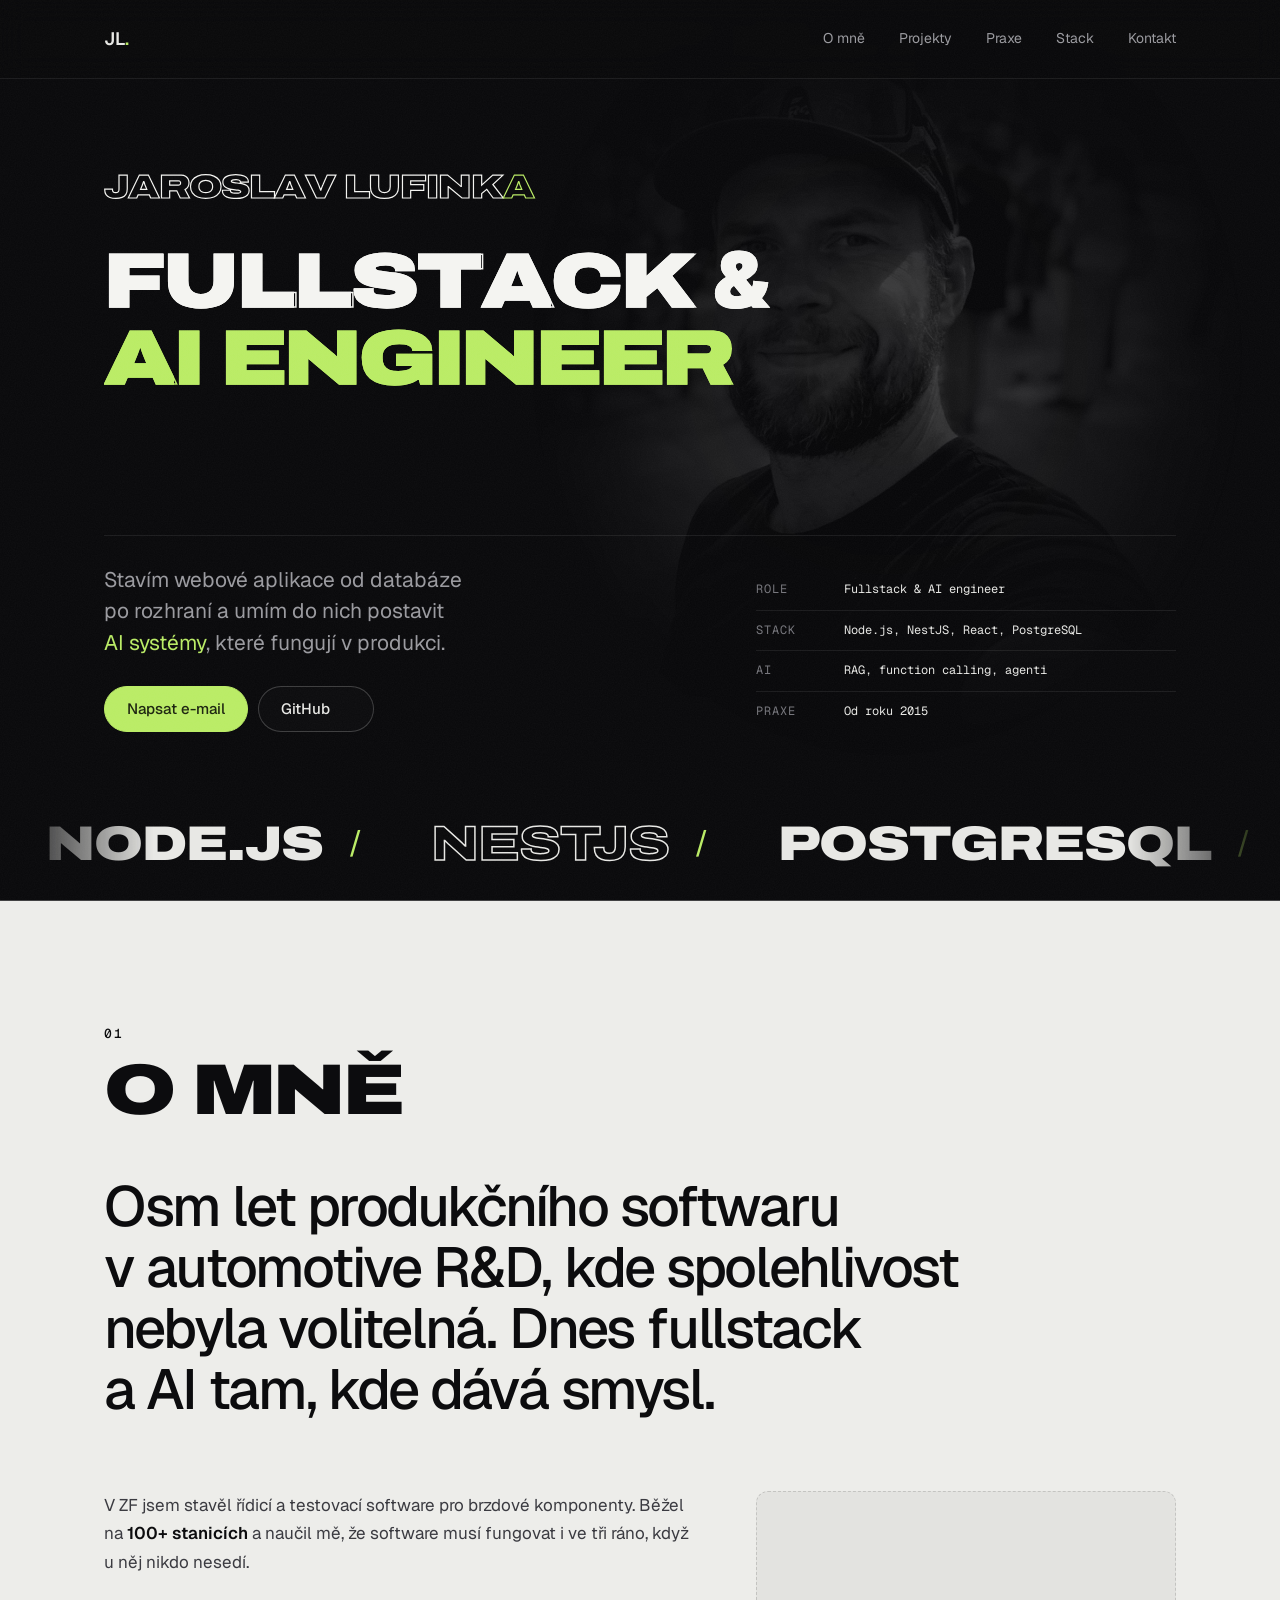
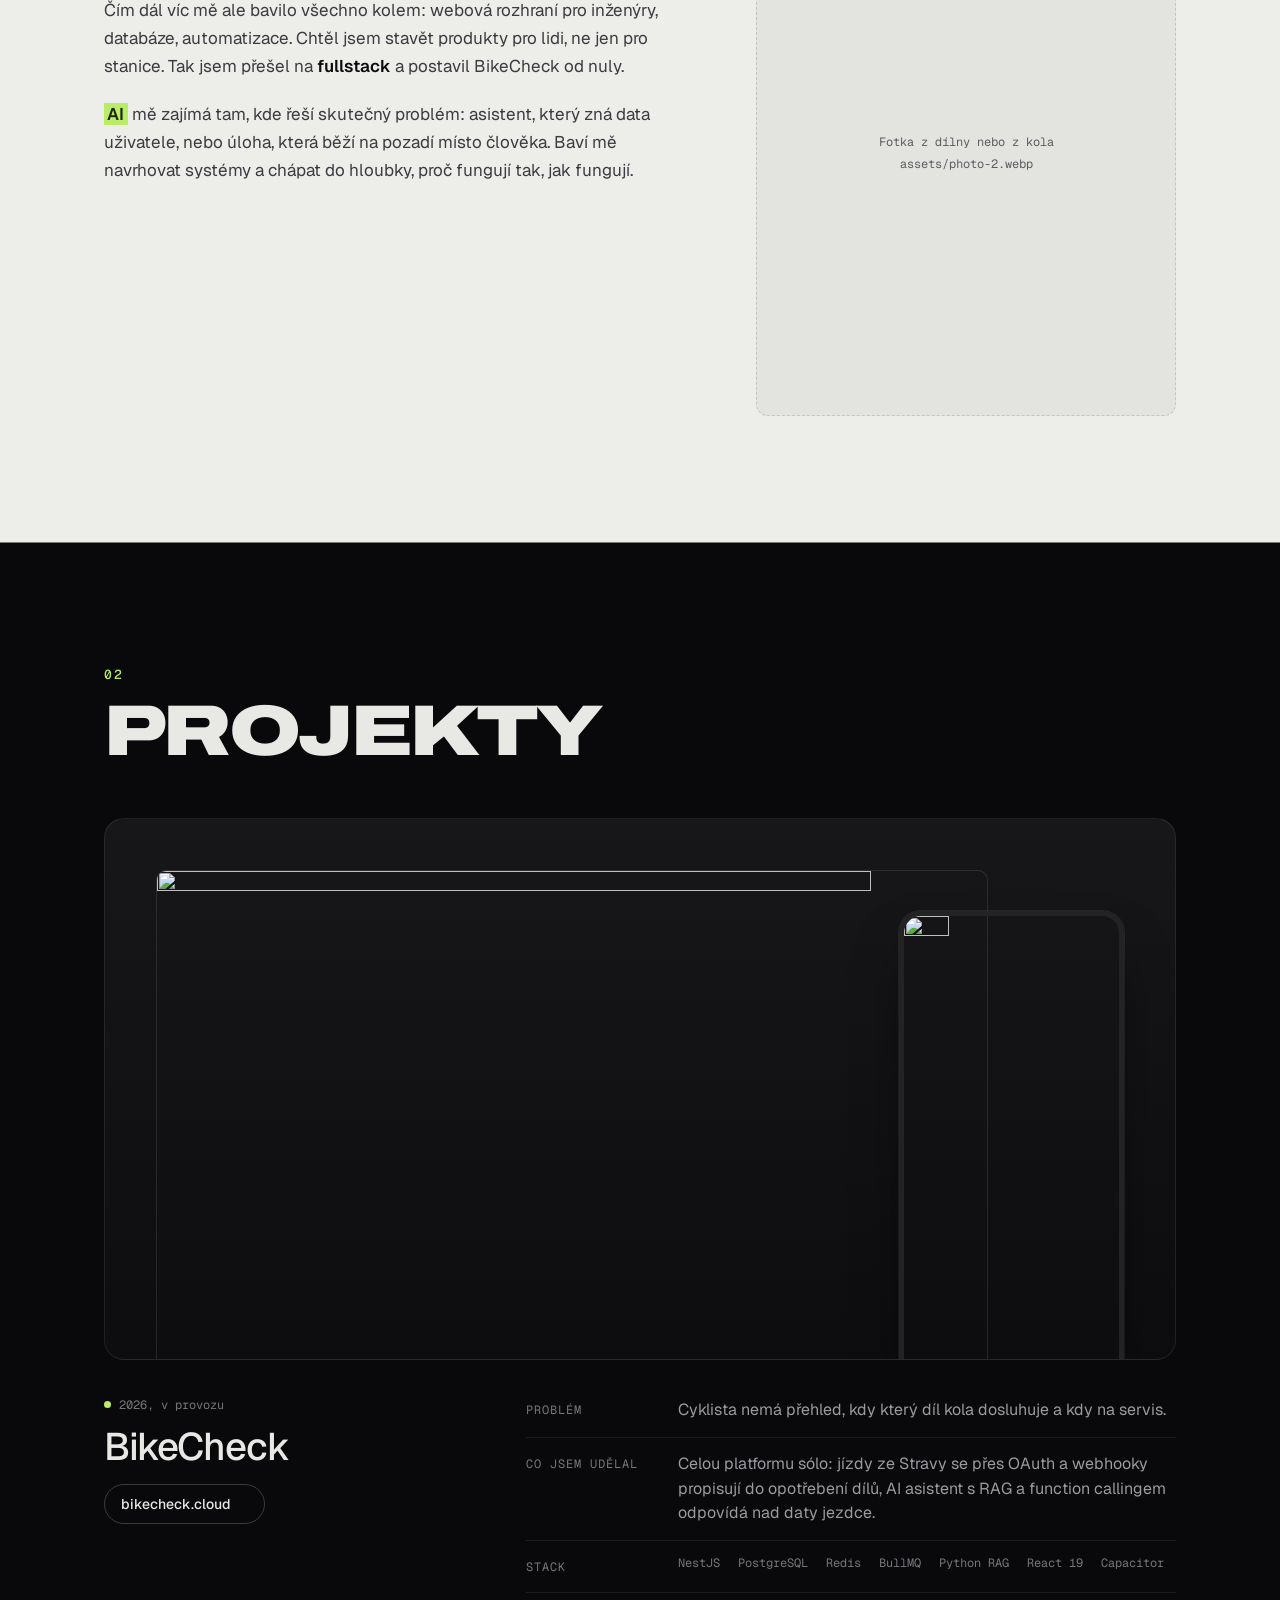
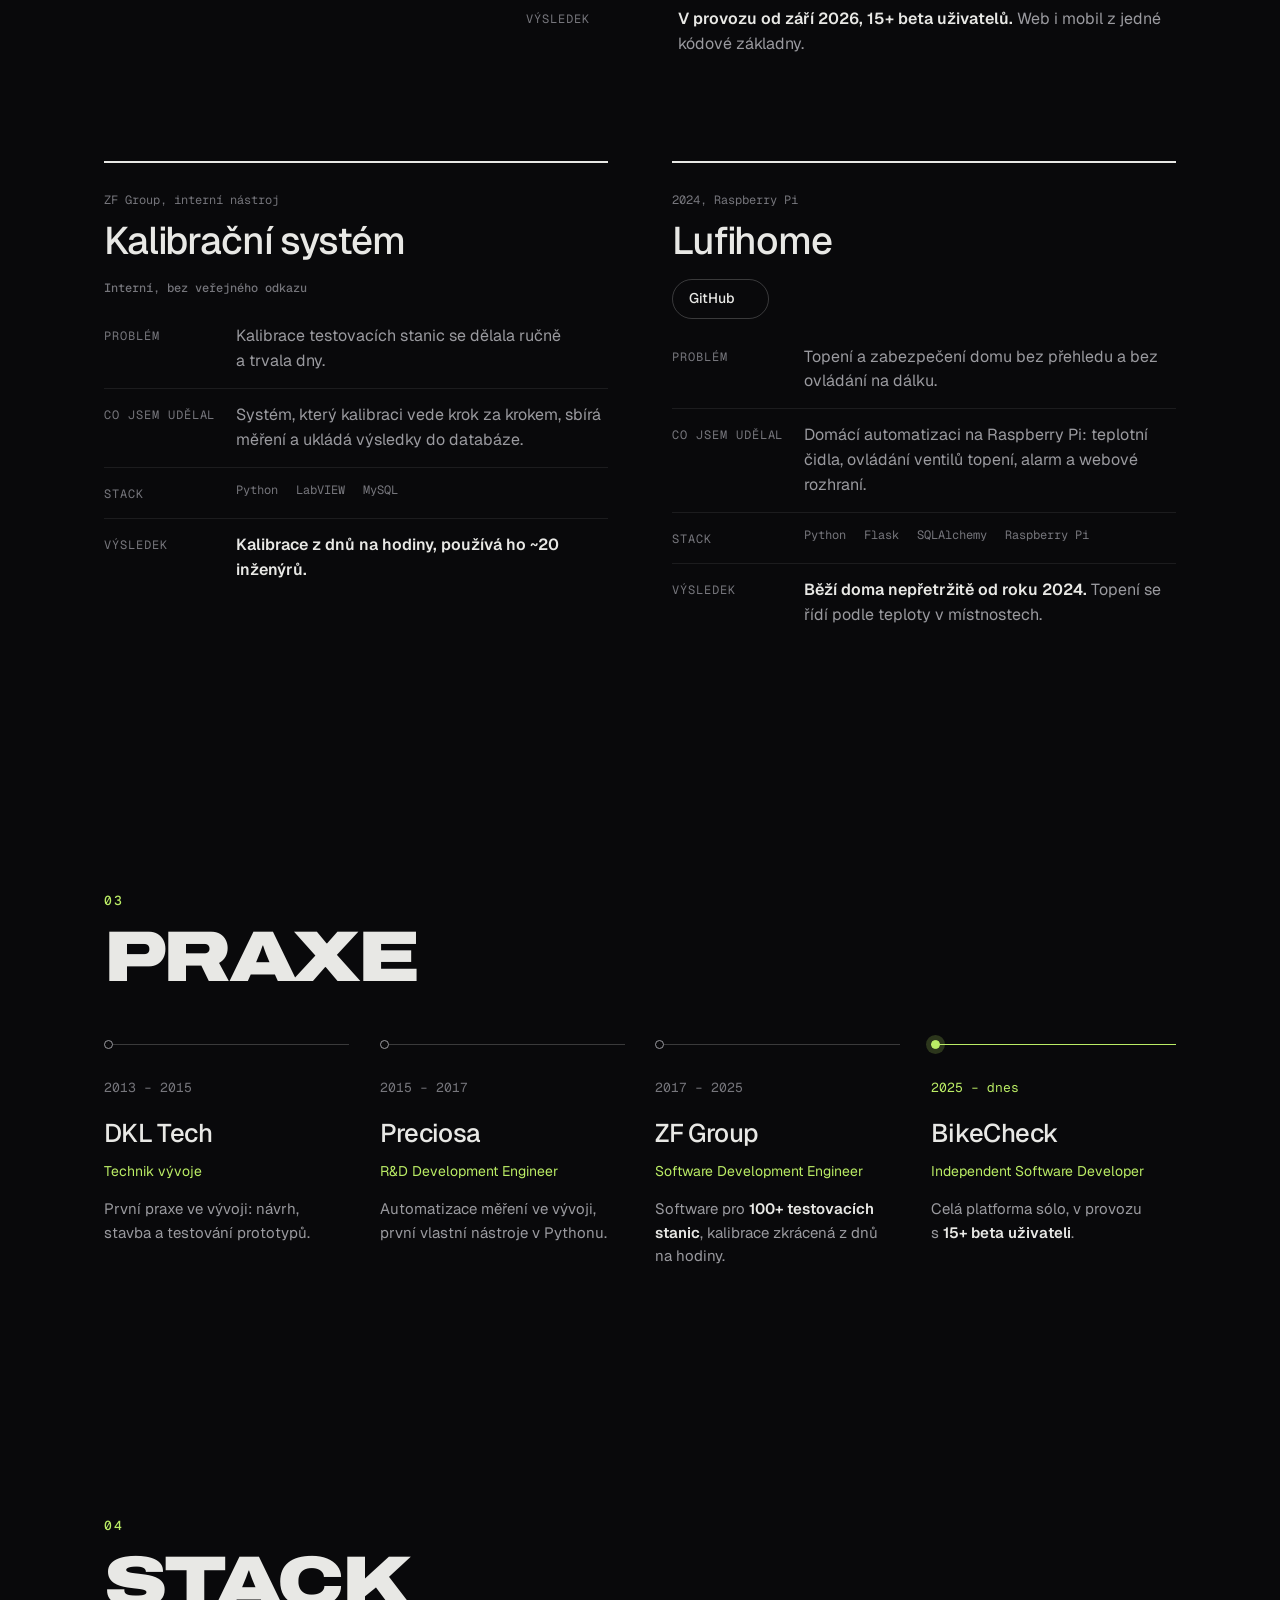
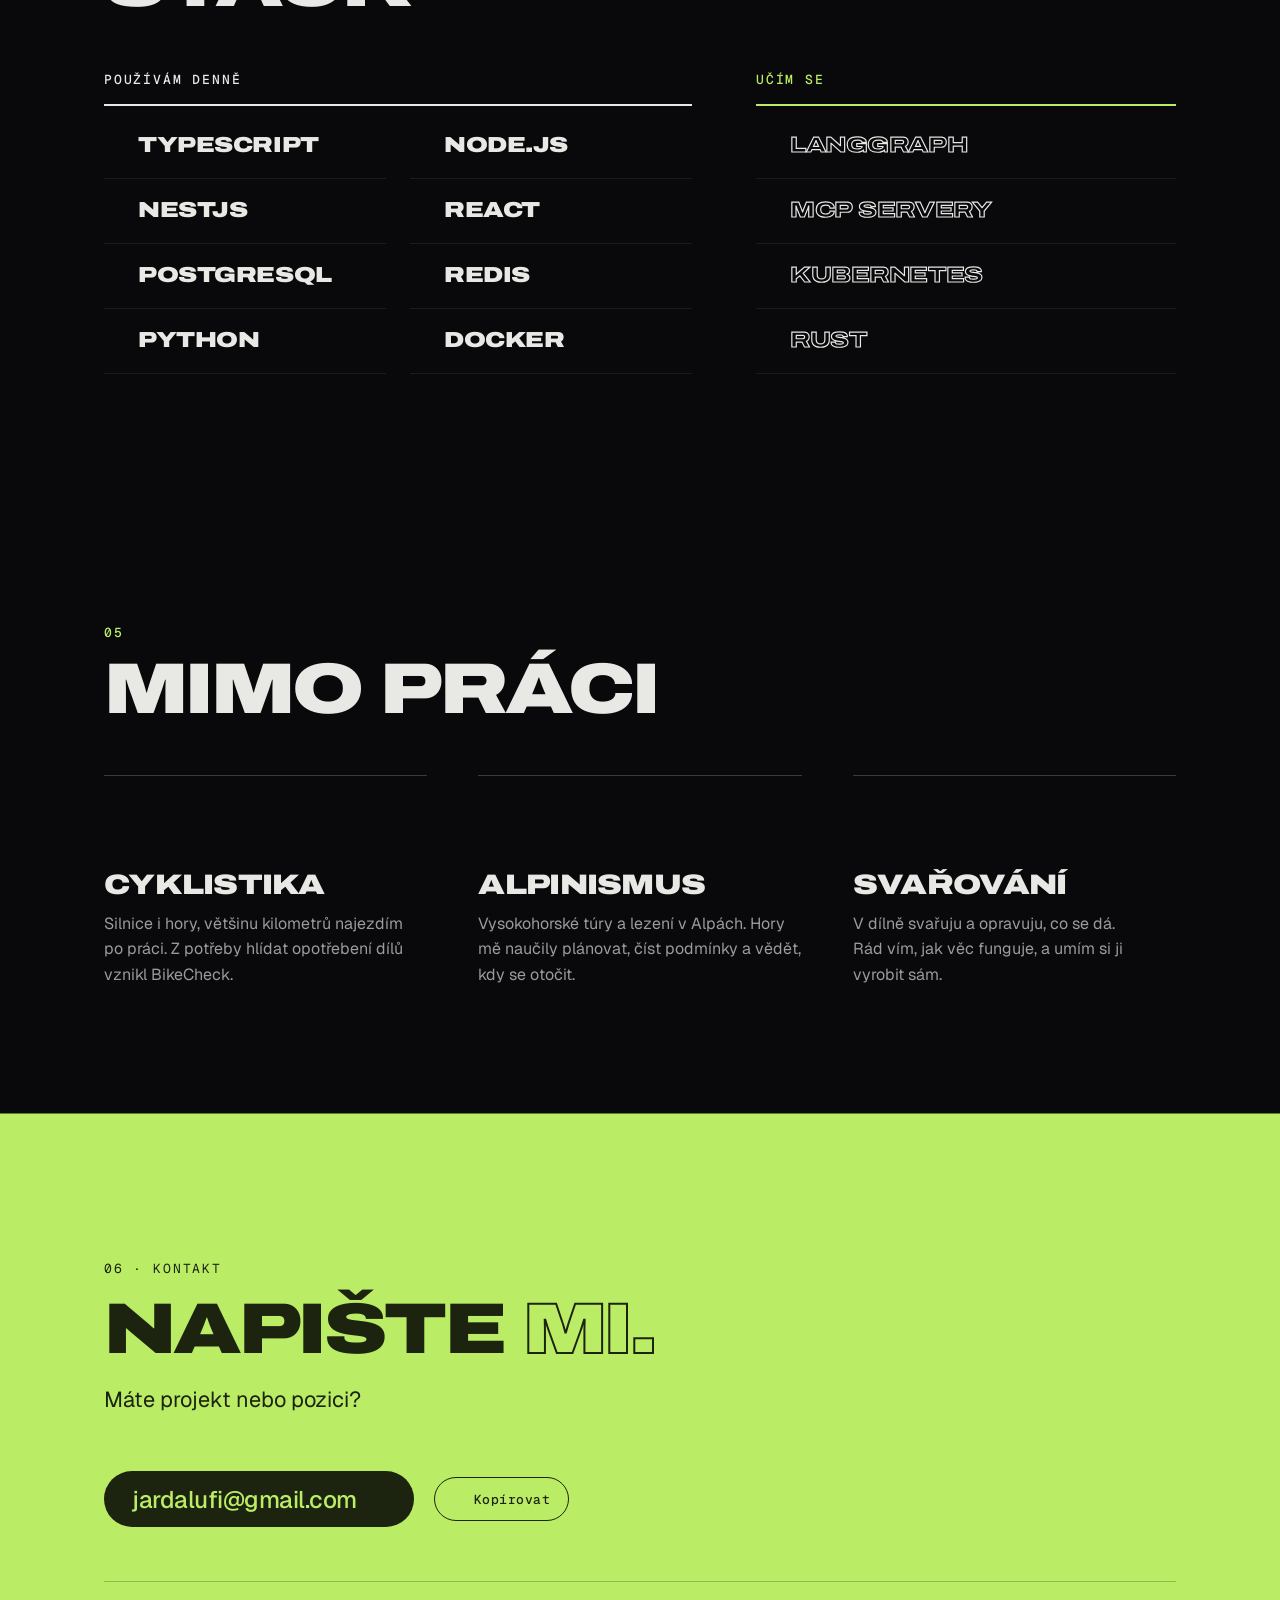
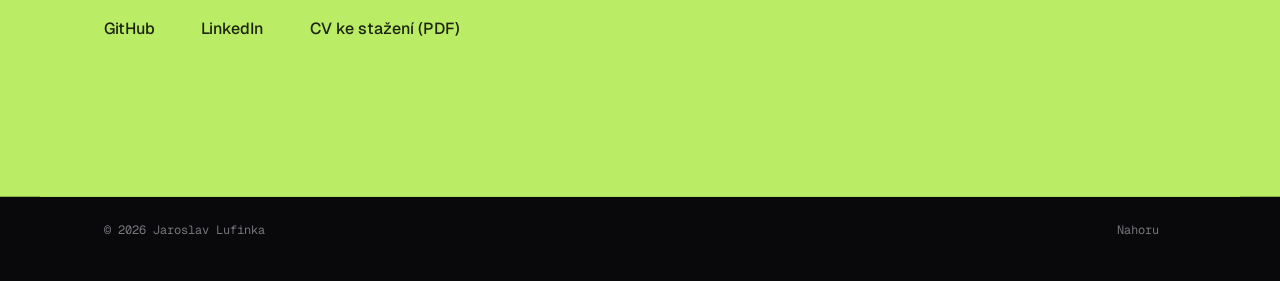
==== commit 4f6f73f5: "mix: sekce podle osnovy (o mně s fotkou, projekty se 4 řádky, časová osa, stack, mimo práci, CV); te" ====
--- a/mix.html
+++ b/mix.html
@@ -11,7 +11,7 @@
   <link href="https://fonts.googleapis.com/css2?family=Archivo:wdth,wght@125,800;125,900&family=Geist:wght@400;500;600;800&family=Geist+Mono:wght@400;500&display=swap" rel="stylesheet" />
   <link rel="preload" as="image" href="assets/portrait.webp" />
   <link rel="stylesheet" href="styles.css?v=10" />
-  <link rel="stylesheet" href="mix.css?v=42" />
+  <link rel="stylesheet" href="mix.css?v=44" />
 </head>
 <body>
   <a class="skip" href="#main">Přeskočit na obsah</a>
@@ -31,8 +31,9 @@
     <nav class="bar__nav" aria-label="Hlavní navigace">
       <span class="bar__pill" aria-hidden="true"></span>
       <a href="#o-mne">O mně</a>
+      <a href="#projekty">Projekty</a>
       <a href="#praxe">Praxe</a>
-      <a href="#projekty">Projekty</a>
+      <a href="#stack">Stack</a>
       <a href="#kontakt">Kontakt</a>
     </nav>
   </header>
@@ -71,107 +72,172 @@
       <div class="band__track"><span><b class="ic" style="--i:url(https://cdn.jsdelivr.net/npm/simple-icons@13.21.0/icons/nodedotjs.svg)"></b>Node.js</span><i>/</i><span class="o"><b class="ic" style="--i:url(https://cdn.jsdelivr.net/npm/simple-icons@13.21.0/icons/nestjs.svg)"></b>NestJS</span><i>/</i><span><b class="ic" style="--i:url(https://cdn.jsdelivr.net/npm/simple-icons@13.21.0/icons/postgresql.svg)"></b>PostgreSQL</span><i>/</i><span class="o"><b class="ic" style="--i:url(https://cdn.jsdelivr.net/npm/simple-icons@13.21.0/icons/react.svg)"></b>React</span><i>/</i><span><b class="ic" style="--i:url(https://cdn.jsdelivr.net/npm/simple-icons@13.21.0/icons/typescript.svg)"></b>TypeScript</span><i>/</i><span class="o"><b class="ic" style="--i:url(https://cdn.jsdelivr.net/npm/@phosphor-icons/core@2.1.1/assets/fill/files-fill.svg)"></b>RAG</span><i>/</i><span><b class="ic" style="--i:url(https://cdn.jsdelivr.net/npm/@phosphor-icons/core@2.1.1/assets/fill/function-fill.svg)"></b>Function calling</span><i>/</i><span class="o"><b class="ic" style="--i:url(https://cdn.jsdelivr.net/npm/@phosphor-icons/core@2.1.1/assets/fill/robot-fill.svg)"></b>Build AI agents</span><i>/</i><span><b class="ic" style="--i:url(https://cdn.jsdelivr.net/npm/@phosphor-icons/core@2.1.1/assets/fill/clipboard-text-fill.svg)"></b>AI spec-driven dev</span><i>/</i><span class="o"><b class="ic" style="--i:url(https://cdn.jsdelivr.net/npm/simple-icons@13.21.0/icons/githubactions.svg)"></b>GitHub Actions</span><i>/</i><span><b class="ic" style="--i:url(https://cdn.jsdelivr.net/npm/simple-icons@13.21.0/icons/docker.svg)"></b>Docker</span><i>/</i><span><b class="ic" style="--i:url(https://cdn.jsdelivr.net/npm/simple-icons@13.21.0/icons/nodedotjs.svg)"></b>Node.js</span><i>/</i><span class="o"><b class="ic" style="--i:url(https://cdn.jsdelivr.net/npm/simple-icons@13.21.0/icons/nestjs.svg)"></b>NestJS</span><i>/</i><span><b class="ic" style="--i:url(https://cdn.jsdelivr.net/npm/simple-icons@13.21.0/icons/postgresql.svg)"></b>PostgreSQL</span><i>/</i><span class="o"><b class="ic" style="--i:url(https://cdn.jsdelivr.net/npm/simple-icons@13.21.0/icons/react.svg)"></b>React</span><i>/</i><span><b class="ic" style="--i:url(https://cdn.jsdelivr.net/npm/simple-icons@13.21.0/icons/typescript.svg)"></b>TypeScript</span><i>/</i><span class="o"><b class="ic" style="--i:url(https://cdn.jsdelivr.net/npm/@phosphor-icons/core@2.1.1/assets/fill/files-fill.svg)"></b>RAG</span><i>/</i><span><b class="ic" style="--i:url(https://cdn.jsdelivr.net/npm/@phosphor-icons/core@2.1.1/assets/fill/function-fill.svg)"></b>Function calling</span><i>/</i><span class="o"><b class="ic" style="--i:url(https://cdn.jsdelivr.net/npm/@phosphor-icons/core@2.1.1/assets/fill/robot-fill.svg)"></b>Build AI agents</span><i>/</i><span><b class="ic" style="--i:url(https://cdn.jsdelivr.net/npm/@phosphor-icons/core@2.1.1/assets/fill/clipboard-text-fill.svg)"></b>AI spec-driven dev</span><i>/</i><span class="o"><b class="ic" style="--i:url(https://cdn.jsdelivr.net/npm/simple-icons@13.21.0/icons/githubactions.svg)"></b>GitHub Actions</span><i>/</i><span><b class="ic" style="--i:url(https://cdn.jsdelivr.net/npm/simple-icons@13.21.0/icons/docker.svg)"></b>Docker</span><i>/</i></div>
     </div>
 
-    <!-- jediný světlý blok na stránce, záměrný zlom; čísla z praxe jako řada, ať se dají přečíst letmo -->
+    <!-- 01 · O mně: jediný světlý blok; krátké odstavce a druhá fotka.
+         Texty jsou zatím návrh, doplní se. -->
     <section id="o-mne" class="sec sec--stack sec--paper" aria-labelledby="h-o-mne">
       <h2 id="h-o-mne" class="sec__h"><span class="sec__n mono">01</span>O mně</h2>
       <p class="about__big">Osm let produkčního softwaru v&nbsp;automotive R&amp;D, kde spolehlivost nebyla volitelná. Dnes fullstack a&nbsp;AI tam, kde dává smysl.</p>
-      <dl class="stats">
-        <div><dt>8 let</dt><dd>softwaru pro automotive R&amp;D v&nbsp;ZF</dd></div>
-        <div><dt>100+</dt><dd>testovacích stanic na mém softwaru</dd></div>
-        <div><dt>30+</dt><dd>inženýrů používá můj kalibrační systém</dd></div>
-        <div><dt>15+</dt><dd>beta uživatelů BikeCheck</dd></div>
-      </dl>
-      <div class="about__cols">
-        <p>Na backendu pracuji hlavně s&nbsp;<strong>Node.js, NestJS a&nbsp;PostgreSQL</strong>, na frontendu s&nbsp;<strong>Reactem</strong> a&nbsp;mobil řeším přes Capacitor. Umím postavit i&nbsp;<strong class="hl">AI systémy</strong>: asistenty s&nbsp;function callingem nad vlastními daty, RAG a&nbsp;zpracování úloh na pozadí.</p>
-        <p>Baví mě navrhovat systémy a&nbsp;chápat do hloubky, proč fungují tak, jak fungují.</p>
-      </div>
-    </section>
-
-    <section id="praxe" class="sec sec--stack" aria-labelledby="h-praxe">
-      <h2 id="h-praxe" class="sec__h"><span class="sec__n mono">02</span>Praxe</h2>
-      <!-- každá role jako široký řádek: roky | role a firma | co jsem dělal; čísla zvýrazněná, ať se dají přečíst letmo -->
-      <ol class="jobs">
-        <li class="item job">
-          <p class="job__yr mono">2025 – dnes</p>
-          <div class="job__head">
-            <h3>Independent Software Developer</h3>
-            <p class="job__co">BikeCheck</p>
-          </div>
-          <div class="job__body">
-            <p>Celá platforma sólo, od architektury po nasazení. NestJS s&nbsp;mikroslužbami, Strava OAuth a&nbsp;webhooky, RAG v&nbsp;Pythonu, AI asistent s&nbsp;function callingem, React a&nbsp;Capacitor. V&nbsp;provozu od září 2026 s&nbsp;<b>15+ beta uživateli</b>.</p>
-            <ul class="tags mono"><li>NestJS</li><li>PostgreSQL</li><li>BullMQ</li><li>RAG</li><li>React</li><li>Capacitor</li></ul>
-          </div>
-        </li>
-        <li class="item job">
-          <p class="job__yr mono">2017 – 2025</p>
-          <div class="job__head">
-            <h3>Software Development Engineer</h3>
-            <p class="job__co">ZF Group</p>
-          </div>
-          <div class="job__body">
-            <p>Řídicí a&nbsp;testovací systémy pro brzdové komponenty na <b>100+ stanicích</b>: fronty, paralelní zpracování, determinismus. Kalibrační systém pro <b>30+ inženýrů</b> zkrátil kalibraci <b>z&nbsp;dnů na hodiny</b>.</p>
-            <ul class="tags mono"><li>Python</li><li>LabVIEW</li><li>MySQL</li><li>FPGA</li></ul>
-          </div>
-        </li>
-        <li class="item job">
-          <p class="job__yr mono">2015 – 2017</p>
-          <div class="job__head">
-            <h3>R&amp;D Development Engineer</h3>
-            <p class="job__co">Preciosa</p>
-          </div>
-          <div class="job__body">
-            <p>Vývoj v&nbsp;R&amp;D. Vzdělání: ČZU Praha, Technická fakulta.</p>
-          </div>
-        </li>
-      </ol>
-    </section>
-
+      <div class="me">
+        <div class="me__txt">
+          <p>V&nbsp;ZF jsem stavěl řídicí a&nbsp;testovací software pro brzdové komponenty. Běžel na <strong>100+ stanicích</strong> a&nbsp;naučil mě, že software musí fungovat i&nbsp;ve tři ráno, když u&nbsp;něj nikdo nesedí.</p>
+          <p>Čím dál víc mě ale bavilo všechno kolem: webová rozhraní pro inženýry, databáze, automatizace. Chtěl jsem stavět produkty pro lidi, ne jen pro stanice. Tak jsem přešel na <strong>fullstack</strong> a&nbsp;postavil BikeCheck od nuly.</p>
+          <p><strong class="hl">AI</strong> mě zajímá tam, kde řeší skutečný problém: asistent, který zná data uživatele, nebo úloha, která běží na pozadí místo člověka. Baví mě navrhovat systémy a&nbsp;chápat do hloubky, proč fungují tak, jak fungují.</p>
+        </div>
+        <!-- druhá fotka: stačí uložit assets/photo-2.webp; dokud chybí, je vidět rámeček -->
+        <figure class="me__ph">
+          <figcaption class="mono">Fotka z&nbsp;dílny nebo z&nbsp;kola<br />assets/photo-2.webp</figcaption>
+          <img src="assets/photo-2.webp" alt="Jaroslav Lufinka v dílně" loading="lazy" onerror="this.remove()" />
+        </figure>
+      </div>
+    </section>
+
+    <!-- 02 · Projekty: u každého problém, co jsem udělal, stack, výsledek a odkaz -->
     <section id="projekty" class="sec sec--stack" aria-labelledby="h-projekty">
-      <h2 id="h-projekty" class="sec__h"><span class="sec__n mono">03</span>Projekty</h2>
-      <!-- BikeCheck jako případová studie: desktop i telefon v jedné kompozici, pod tím tři funkce -->
-      <article class="case">
+      <h2 id="h-projekty" class="sec__h"><span class="sec__n mono">02</span>Projekty</h2>
+
+      <article class="pj pj--main">
         <div class="case__stage" aria-hidden="true">
           <img class="case__desk" src="https://raw.githubusercontent.com/Jaffator/bikecheck-app/main/docs/screenshots/desktop-home.png" alt="" width="1440" height="900" loading="lazy" />
           <img class="case__phone" src="https://raw.githubusercontent.com/Jaffator/bikecheck-app/main/docs/screenshots/phone-home.png" alt="" width="780" height="1688" loading="lazy" />
         </div>
-        <div class="case__info">
-          <div class="case__head">
+        <div class="pj__body">
+          <header class="pj__head">
             <span class="work__meta mono"><i class="case__live" aria-hidden="true"></i>2026, v provozu</span>
-            <h3><a href="https://bikecheck.cloud" target="_blank" rel="noopener" class="stretch">BikeCheck <span class="i i--ne" aria-hidden="true"></span></a></h3>
-            <p>Evidence kol, komponent a&nbsp;servisu. Jízdy ze Stravy opotřebovávají díly a&nbsp;AI asistent odpovídá nad daty jezdce.</p>
-            <ul class="tags mono"><li>React 19</li><li>NestJS</li><li>Postgres</li><li>Redis</li></ul>
-          </div>
-          <ul class="case__feats">
-            <li><span class="i" style="--i:url(https://cdn.jsdelivr.net/npm/@phosphor-icons/core@2.1.1/assets/regular/arrows-clockwise.svg)" aria-hidden="true"></span><b>Strava sync</b><span>OAuth a&nbsp;webhooky, jízdy se propíšou do opotřebení dílů.</span></li>
-            <li><span class="i" style="--i:url(https://cdn.jsdelivr.net/npm/@phosphor-icons/core@2.1.1/assets/regular/sparkle.svg)" aria-hidden="true"></span><b>AI asistent</b><span>RAG a&nbsp;function calling nad daty konkrétního jezdce.</span></li>
-            <li><span class="i" style="--i:url(https://cdn.jsdelivr.net/npm/@phosphor-icons/core@2.1.1/assets/regular/device-mobile.svg)" aria-hidden="true"></span><b>Web i&nbsp;mobil</b><span>React a&nbsp;Capacitor, jedna kódová základna.</span></li>
+            <h3>BikeCheck</h3>
+            <a class="pj__link" href="https://bikecheck.cloud" target="_blank" rel="noopener">bikecheck.cloud <span class="i i--ne" aria-hidden="true"></span></a>
+          </header>
+          <dl class="pj__rows">
+            <div><dt class="mono">Problém</dt><dd>Cyklista nemá přehled, kdy který díl kola dosluhuje a&nbsp;kdy na servis.</dd></div>
+            <div><dt class="mono">Co jsem udělal</dt><dd>Celou platformu sólo: jízdy ze Stravy se přes OAuth a&nbsp;webhooky propisují do opotřebení dílů, AI asistent s&nbsp;RAG a&nbsp;function callingem odpovídá nad daty jezdce.</dd></div>
+            <div><dt class="mono">Stack</dt><dd><ul class="tags mono"><li>NestJS</li><li>PostgreSQL</li><li>Redis</li><li>BullMQ</li><li>Python RAG</li><li>React 19</li><li>Capacitor</li></ul></dd></div>
+            <div><dt class="mono">Výsledek</dt><dd><b>V&nbsp;provozu od září 2026, 15+ beta uživatelů.</b> Web i&nbsp;mobil z&nbsp;jedné kódové základny.</dd></div>
+          </dl>
+        </div>
+      </article>
+
+      <div class="pj__grid">
+        <article class="pj">
+          <header class="pj__head">
+            <span class="work__meta mono">ZF Group, interní nástroj</span>
+            <h3>Kalibrační systém</h3>
+            <span class="pj__link pj__link--off mono">Interní, bez veřejného odkazu</span>
+          </header>
+          <dl class="pj__rows">
+            <div><dt class="mono">Problém</dt><dd>Kalibrace testovacích stanic se dělala ručně a&nbsp;trvala dny.</dd></div>
+            <div><dt class="mono">Co jsem udělal</dt><dd>Systém, který kalibraci vede krok za krokem, sbírá měření a&nbsp;ukládá výsledky do databáze.</dd></div>
+            <div><dt class="mono">Stack</dt><dd><ul class="tags mono"><li>Python</li><li>LabVIEW</li><li>MySQL</li></ul></dd></div>
+            <div><dt class="mono">Výsledek</dt><dd><b>Kalibrace z&nbsp;dnů na hodiny, používá ho ~20 inženýrů.</b></dd></div>
+          </dl>
+        </article>
+        <article class="pj">
+          <header class="pj__head">
+            <span class="work__meta mono">2024, Raspberry Pi</span>
+            <h3>Lufihome</h3>
+            <a class="pj__link" href="https://github.com/Jaffator/Lufihome" target="_blank" rel="noopener">GitHub <span class="i i--ne" aria-hidden="true"></span></a>
+          </header>
+          <dl class="pj__rows">
+            <div><dt class="mono">Problém</dt><dd>Topení a&nbsp;zabezpečení domu bez přehledu a&nbsp;bez ovládání na dálku.</dd></div>
+            <div><dt class="mono">Co jsem udělal</dt><dd>Domácí automatizaci na Raspberry Pi: teplotní čidla, ovládání ventilů topení, alarm a&nbsp;webové rozhraní.</dd></div>
+            <div><dt class="mono">Stack</dt><dd><ul class="tags mono"><li>Python</li><li>Flask</li><li>SQLAlchemy</li><li>Raspberry Pi</li></ul></dd></div>
+            <div><dt class="mono">Výsledek</dt><dd><b>Běží doma nepřetržitě od roku 2024.</b> Topení se řídí podle teploty v&nbsp;místnostech.</dd></div>
+          </dl>
+        </article>
+      </div>
+    </section>
+
+    <!-- 03 · Praxe: časová osa, role + roky + jedna věta výsledku -->
+    <section id="praxe" class="sec sec--stack" aria-labelledby="h-praxe">
+      <h2 id="h-praxe" class="sec__h"><span class="sec__n mono">03</span>Praxe</h2>
+      <ol class="tl">
+        <li>
+          <p class="tl__yr mono">2013 – 2015</p>
+          <h3>DKL Tech</h3>
+          <p class="tl__role">Technik vývoje</p>
+          <p>První praxe ve vývoji: návrh, stavba a&nbsp;testování prototypů.</p>
+        </li>
+        <li>
+          <p class="tl__yr mono">2015 – 2017</p>
+          <h3>Preciosa</h3>
+          <p class="tl__role">R&amp;D Development Engineer</p>
+          <p>Automatizace měření ve vývoji, první vlastní nástroje v&nbsp;Pythonu.</p>
+        </li>
+        <li>
+          <p class="tl__yr mono">2017 – 2025</p>
+          <h3>ZF Group</h3>
+          <p class="tl__role">Software Development Engineer</p>
+          <p>Software pro <b>100+ testovacích stanic</b>, kalibrace zkrácená z&nbsp;dnů na hodiny.</p>
+        </li>
+        <li class="tl__now">
+          <p class="tl__yr mono">2025 – dnes</p>
+          <h3>BikeCheck</h3>
+          <p class="tl__role">Independent Software Developer</p>
+          <p>Celá platforma sólo, v&nbsp;provozu s&nbsp;<b>15+ beta uživateli</b>.</p>
+        </li>
+      </ol>
+    </section>
+
+    <!-- 04 · Stack: co používám denně (plně) a co se učím (obrysem, jako v pásu pod úvodem) -->
+    <section id="stack" class="sec sec--stack" aria-labelledby="h-stack">
+      <h2 id="h-stack" class="sec__h"><span class="sec__n mono">04</span>Stack</h2>
+      <div class="st">
+        <div class="st__col">
+          <h3 class="mono">Používám denně</h3>
+          <ul class="st__list">
+            <li><b class="ic" style="--i:url(https://cdn.jsdelivr.net/npm/simple-icons@13.21.0/icons/typescript.svg)"></b>TypeScript</li>
+            <li><b class="ic" style="--i:url(https://cdn.jsdelivr.net/npm/simple-icons@13.21.0/icons/nodedotjs.svg)"></b>Node.js</li>
+            <li><b class="ic" style="--i:url(https://cdn.jsdelivr.net/npm/simple-icons@13.21.0/icons/nestjs.svg)"></b>NestJS</li>
+            <li><b class="ic" style="--i:url(https://cdn.jsdelivr.net/npm/simple-icons@13.21.0/icons/react.svg)"></b>React</li>
+            <li><b class="ic" style="--i:url(https://cdn.jsdelivr.net/npm/simple-icons@13.21.0/icons/postgresql.svg)"></b>PostgreSQL</li>
+            <li><b class="ic" style="--i:url(https://cdn.jsdelivr.net/npm/simple-icons@13.21.0/icons/redis.svg)"></b>Redis</li>
+            <li><b class="ic" style="--i:url(https://cdn.jsdelivr.net/npm/simple-icons@13.21.0/icons/python.svg)"></b>Python</li>
+            <li><b class="ic" style="--i:url(https://cdn.jsdelivr.net/npm/simple-icons@13.21.0/icons/docker.svg)"></b>Docker</li>
           </ul>
         </div>
-      </article>
-      <article class="work work--sub">
-        <span class="i work__ic" style="--i:url(https://cdn.jsdelivr.net/npm/@phosphor-icons/core@2.1.1/assets/regular/house-line.svg)" aria-hidden="true"></span>
-        <div class="work__head">
-          <span class="work__meta mono">2024, Raspberry Pi</span>
-          <h3><a href="https://github.com/Jaffator/Lufihome" target="_blank" rel="noopener" class="stretch">Lufihome <span class="i i--ne" aria-hidden="true"></span></a></h3>
-        </div>
-        <div class="work__body">
-          <p>Domácí automatizace na Raspberry Pi. Teplotní čidla, ovládání ventilů topení, alarm a&nbsp;webové rozhraní.</p>
-          <ul class="tags mono"><li>Python</li><li>Flask</li><li>SQLAlchemy</li></ul>
-        </div>
-      </article>
+        <div class="st__col st__col--learn">
+          <h3 class="mono">Učím se</h3>
+          <ul class="st__list">
+            <li><b class="ic" style="--i:url(https://cdn.jsdelivr.net/npm/simple-icons@13.21.0/icons/langchain.svg)"></b>LangGraph</li>
+            <li><b class="ic" style="--i:url(https://cdn.jsdelivr.net/npm/@phosphor-icons/core@2.1.1/assets/fill/plugs-connected-fill.svg)"></b>MCP servery</li>
+            <li><b class="ic" style="--i:url(https://cdn.jsdelivr.net/npm/simple-icons@13.21.0/icons/kubernetes.svg)"></b>Kubernetes</li>
+            <li><b class="ic" style="--i:url(https://cdn.jsdelivr.net/npm/simple-icons@13.21.0/icons/rust.svg)"></b>Rust</li>
+          </ul>
+        </div>
+      </div>
+    </section>
+
+    <!-- 05 · Mimo práci: kolo, hory, svařování -->
+    <section id="mimo" class="sec sec--stack" aria-labelledby="h-mimo">
+      <h2 id="h-mimo" class="sec__h"><span class="sec__n mono">05</span>Mimo práci</h2>
+      <ul class="hob">
+        <li>
+          <span class="i" style="--i:url(https://cdn.jsdelivr.net/npm/@phosphor-icons/core@2.1.1/assets/regular/bicycle.svg)" aria-hidden="true"></span>
+          <h3>Cyklistika</h3>
+          <p>Silnice i&nbsp;hory, většinu kilometrů najezdím po práci. Z&nbsp;potřeby hlídat opotřebení dílů vznikl BikeCheck.</p>
+        </li>
+        <li>
+          <span class="i" style="--i:url(https://cdn.jsdelivr.net/npm/@phosphor-icons/core@2.1.1/assets/regular/mountains.svg)" aria-hidden="true"></span>
+          <h3>Alpinismus</h3>
+          <p>Vysokohorské túry a&nbsp;lezení v&nbsp;Alpách. Hory mě naučily plánovat, číst podmínky a&nbsp;vědět, kdy se otočit.</p>
+        </li>
+        <li>
+          <span class="i" style="--i:url(https://cdn.jsdelivr.net/npm/@phosphor-icons/core@2.1.1/assets/regular/fire.svg)" aria-hidden="true"></span>
+          <h3>Svařování</h3>
+          <p>V&nbsp;dílně svařuju a&nbsp;opravuju, co se dá. Rád vím, jak věc funguje, a&nbsp;umím si ji vyrobit sám.</p>
+        </li>
+      </ul>
     </section>
 
     <section id="kontakt" class="sec sec--stack sec--end" aria-labelledby="h-kontakt">
-      <!-- závěr jako limetková karta: jediná plná plocha akcentu na stránce, ať je jasné, co dál -->
+      <!-- závěr jako limetková plocha: zopakované CTA z úvodu, profily a CV -->
       <div class="reach">
-        <p class="reach__n mono">04 · Kontakt</p>
+        <p class="reach__n mono">06 · Kontakt</p>
         <h2 id="h-kontakt" class="shout">Napište <span>mi.</span></h2>
         <p class="ask">Máte projekt nebo pozici?</p>
         <div class="mailrow">
           <a class="mail" href="mailto:jardalufi@gmail.com">jardalufi@gmail.com <span class="i i--right" aria-hidden="true"></span></a>
           <button class="copy" type="button" data-copy="jardalufi@gmail.com"><span class="i i--copy" aria-hidden="true"></span><span class="copy__t">Kopírovat</span></button>
         </div>
-        <p class="profiles"><a href="https://github.com/Jaffator" target="_blank" rel="noopener">GitHub <span class="i i--ne" aria-hidden="true"></span></a><a href="https://www.linkedin.com/in/jaroslav-lufinka" target="_blank" rel="noopener">LinkedIn <span class="i i--ne" aria-hidden="true"></span></a></p>
+        <p class="profiles"><a href="https://github.com/Jaffator" target="_blank" rel="noopener">GitHub <span class="i i--ne" aria-hidden="true"></span></a><a href="https://www.linkedin.com/in/jaroslav-lufinka" target="_blank" rel="noopener">LinkedIn <span class="i i--ne" aria-hidden="true"></span></a><a href="assets/cv.pdf" download>CV ke stažení (PDF) <span class="i i--down" aria-hidden="true"></span></a></p>
       </div>
     </section>
   </main>
@@ -182,6 +248,6 @@
   </footer>
 
   <script src="main.js?v=10" defer></script>
-  <script src="mix.js?v=13" defer></script>
+  <script src="mix.js?v=14" defer></script>
 </body>
 </html>
--- a/mix.css
+++ b/mix.css
@@ -214,35 +214,51 @@
 .about__cols p:last-child { margin-bottom: 0; }
 .hl { background: var(--accent); color: var(--accent-ink); padding: 0 .2em; -webkit-box-decoration-break: clone; box-decoration-break: clone; }
 
-/* O mně: čísla z praxe jako řada; velké číslo, pod ním krátký popis */
-.stats { display: grid; grid-template-columns: repeat(4, minmax(0, 1fr)); gap: 0; margin: clamp(48px, 8vh, 88px) 0 0; }
-.stats div { padding: 22px 24px 0 0; border-top: 2px solid var(--fg); }
-.stats div + div { padding-left: 24px; border-left: 1px solid var(--line); }
-.stats dt {
-  font-family: "Archivo", "Geist", sans-serif; font-stretch: 125%; font-variation-settings: "wdth" 125;
-  font-weight: 900; letter-spacing: -.04em; line-height: 1; text-transform: uppercase;
-  font-size: clamp(36px, 4.4vw, 64px); color: var(--fg); white-space: nowrap;
-}
-.stats dd { margin: 12px 0 0; max-width: 22ch; font-size: 15px; line-height: 1.4; color: var(--muted); }
-
-/* Praxe: každá role jako široký řádek (roky | role a firma | popis), oddělené linkou */
-.jobs { list-style: none; margin: 0; padding: 0; border-bottom: 1px solid var(--line); }
-.job {
-  position: relative; display: grid; grid-template-columns: minmax(0, 4fr) minmax(0, 7fr); grid-template-rows: auto 1fr;
-  column-gap: clamp(24px, 4vw, 64px); row-gap: 12px; padding: 40px 0; border-top: 1px solid var(--line);
-}
-.job__body { grid-column: 2; grid-row: 1 / span 2; }   /* roky nad rolí vlevo, popis vpravo přes celou výšku */
-.job::before {                                   /* limetková linka nad řádkem po najetí */
-  content: ""; position: absolute; left: 0; top: -1px; width: 100%; height: 1px;
-  background: var(--accent); transform: scaleX(0); transform-origin: left; transition: transform .6s var(--ease);
-}
-@media (hover: hover) { .job:hover::before { transform: none; } }
-.job__yr { margin: 0; font-size: 13px; color: var(--dim); font-variant-numeric: tabular-nums; }
-.job:first-child .job__yr { color: var(--accent); }
-.job h3 { margin: 0; color: var(--fg); font-size: clamp(22px, 2.1vw, 30px); font-weight: 500; letter-spacing: -.025em; line-height: 1.12; }
-.job__co { margin: 10px 0 0; font-size: 15px; color: var(--accent); }
-.job__body p { margin: 0; font-size: 16px; line-height: 1.6; }
-.job__body b { font-weight: 600; color: var(--fg); }
+/* tagy: prostý mono text, bez pilulek a bez podbarvení */
+.tags { gap: 4px 18px; margin-top: 16px; }
+.tags li { padding: 0; border: 0; background: none; border-radius: 0; font-size: 12px; line-height: 1.4; color: var(--dim); }
+
+/* Projekty: BikeCheck jako případová studie, desktop + telefon v jedné kompozici */
+.case, .work { position: relative; }
+.case__stage {
+  position: relative; margin: 0; padding: clamp(24px, 4vw, 56px) clamp(24px, 4vw, 56px) 0;
+  border-radius: 20px; overflow: hidden; border: 1px solid var(--line);
+  background: linear-gradient(180deg, #17171a, #0d0d0f);
+}
+.case__desk {
+  display: block; width: 86%; height: auto; aspect-ratio: 16 / 9.4; object-fit: cover; object-position: top left;
+  border-radius: 10px 10px 0 0; border: 1px solid rgba(255, 255, 255, .1); border-bottom: 0;
+  transition: transform .8s var(--ease);
+}
+.case__phone {
+  position: absolute; right: clamp(24px, 4vw, 56px); bottom: clamp(-60px, -3vw, -24px);
+  width: 21%; height: auto; aspect-ratio: 780 / 1688; object-fit: cover; object-position: top;
+  border-radius: 22px; border: 5px solid #232326;
+  box-shadow: 0 30px 60px -20px rgba(0, 0, 0, .8), 0 0 0 1px rgba(255, 255, 255, .08);
+  transition: transform .8s var(--ease);
+}
+.work__meta { font-variant-numeric: tabular-nums; }
+
+/* O mně: světlý papír, velké tvrzení přes celou šířku, text ve dvou sloupcích vpravo */
+.sec--paper {
+  --fg: #0c0c0e; --muted: #3b3b41; --dim: #5d5d63; --line: rgba(0, 0, 0, .14);
+  position: relative; color: var(--muted);
+  background: #ededea;
+  box-shadow: 0 0 0 100vmax #ededea; clip-path: inset(0 -100vmax);
+}
+.sec--paper ::selection { background: #0c0c0e; color: #ededea; }
+.about__big {
+  margin: 0; max-width: 26ch; color: var(--fg);
+  font-size: clamp(28px, 4.4vw, 60px); font-weight: 500; line-height: 1.08; letter-spacing: -.035em;
+}
+.about__cols {
+  margin: clamp(48px, 9vh, 104px) 0 0 auto; max-width: 860px;
+  columns: 2 300px; column-gap: clamp(32px, 4vw, 56px);
+  font-size: 17px; line-height: 1.65;
+}
+.about__cols p { margin: 0 0 20px; break-inside: avoid; }
+.about__cols p:last-child { margin-bottom: 0; }
+.hl { background: var(--accent); color: var(--accent-ink); padding: 0 .2em; -webkit-box-decoration-break: clone; box-decoration-break: clone; }
 
 /* tagy: prostý mono text, bez pilulek a bez podbarvení */
 .tags { gap: 4px 18px; margin-top: 16px; }
@@ -282,27 +298,106 @@
 .case__feats span:not(.i) { font-size: 15px; line-height: 1.45; color: var(--muted); }
 .work__meta { display: block; margin-bottom: 10px; font-size: 12px; color: var(--dim); font-variant-numeric: tabular-nums; }
 
-/* Lufihome: menší karta pod hlavním projektem */
-.work--sub {
-  display: grid; grid-template-columns: 48px minmax(0, 5fr) minmax(0, 6fr); gap: clamp(20px, 3vw, 48px); align-items: start;
-  margin-top: clamp(56px, 9vh, 96px); padding: clamp(24px, 3vw, 36px);
-  border: 1px solid var(--line); border-radius: 20px; background: var(--bg-2);
-  transition: border-color .3s;
-}
-.work__ic { width: 40px; height: 40px; color: var(--fg); }
-.work--sub h3 { font-size: clamp(24px, 2.4vw, 32px); }
-.work p { margin: 0; max-width: 54ch; font-size: 16px; }
-.work .tags, .case .tags { margin-top: 14px; }
-.stretch { display: inline-flex; align-items: center; gap: .3em; }
-.stretch::after { content: ""; position: absolute; inset: 0; border-radius: 20px; }
-.stretch:focus-visible { outline: none; }
-:is(.case, .work):has(.stretch:focus-visible) { outline: 2px solid var(--accent); outline-offset: 10px; border-radius: 20px; }
-:is(.case, .work) h3 .i { color: var(--dim); transition: transform .25s var(--ease), color .25s; }
+.i--down { --i: url(https://cdn.jsdelivr.net/npm/@phosphor-icons/core@2.1.1/assets/bold/arrow-down-bold.svg); }
+
+/* O mně: krátké odstavce vlevo, druhá fotka vpravo (média 12 px) */
+.me { display: grid; grid-template-columns: minmax(0, 7fr) minmax(0, 5fr); gap: clamp(32px, 5vw, 80px); align-items: start; margin-top: clamp(48px, 8vh, 88px); }
+.me__txt p { margin: 0 0 20px; max-width: 56ch; font-size: 17px; line-height: 1.65; }
+.me__txt p:last-child { margin-bottom: 0; }
+.me__txt strong { font-weight: 600; }
+.me__ph {
+  position: relative; margin: 0; aspect-ratio: 4 / 5; overflow: hidden; border-radius: 12px;
+  display: grid; place-items: center; text-align: center;
+  border: 1.5px dashed var(--line); background: rgba(0, 0, 0, .04);
+}
+.me__ph figcaption { font-size: 12px; line-height: 1.8; color: var(--dim); }
+.me__ph img { position: absolute; inset: 0; width: 100%; height: 100%; object-fit: cover; }
+.me__ph:has(img) { border: 0; }
+
+/* Projekty: hlavička vlevo, čtyři řádky vpravo (problém, co jsem udělal, stack, výsledek) */
+.pj { position: relative; }
+.pj__body { display: grid; grid-template-columns: minmax(0, 4fr) minmax(0, 7fr); gap: clamp(24px, 4vw, 64px); padding-top: 36px; }
+.pj__head { display: flex; flex-direction: column; align-items: flex-start; }
+.pj h3 { margin: 0; color: var(--fg); font-size: clamp(28px, 3vw, 40px); font-weight: 500; letter-spacing: -.03em; line-height: 1.05; }
+.pj__link {
+  display: inline-flex; align-items: center; gap: .35em; margin-top: 18px; min-height: 40px; padding: 0 16px;
+  border: 1px solid var(--n-a20); border-radius: 999px; color: var(--fg); font-size: 14px; font-weight: 500;
+  transition: background-color .2s, color .2s, border-color .2s;
+}
+.pj__link:hover { background: var(--accent); border-color: var(--accent); color: var(--accent-ink); }
+.pj__link--off, .pj__link--off:hover { min-height: 0; padding: 0; border: 0; background: none; color: var(--dim); font-size: 12px; }
+.pj__rows { margin: 0; }
+.pj__rows div { display: grid; grid-template-columns: 136px minmax(0, 1fr); gap: 16px; padding: 14px 0; border-top: 1px solid var(--line); }
+.pj__rows div:first-child { border-top: 0; padding-top: 2px; }
+.pj__rows dt { padding-top: 3px; font-size: 12px; letter-spacing: .08em; text-transform: uppercase; color: var(--dim); }
+.pj__rows dd { margin: 0; font-size: 16px; line-height: 1.55; }
+.pj__rows dd b { color: var(--fg); font-weight: 600; }
+.pj__rows .tags { margin: 0; }
+/* další dva projekty vedle sebe, oddělené linkou nahoře */
+.pj__grid { display: grid; grid-template-columns: repeat(2, minmax(0, 1fr)); gap: clamp(32px, 5vw, 72px); margin-top: clamp(64px, 10vh, 112px); }
+.pj__grid .pj { padding-top: 28px; border-top: 2px solid var(--fg); }
+.pj__grid .pj__head { margin-bottom: 24px; }
+.pj__grid .pj__rows div { grid-template-columns: 116px minmax(0, 1fr); }
 @media (hover: hover) {
-  :is(.case, .work):hover h3 .i { color: var(--accent); transform: translate(2px, -2px); }
-  .case:hover .case__desk { transform: translateY(-6px); }
-  .case:hover .case__phone { transform: translateY(-14px); }
-  .work--sub:hover { border-color: var(--n-a20); }
+  .pj--main:hover .case__desk { transform: translateY(-6px); }
+  .pj--main:hover .case__phone { transform: translateY(-14px); }
+}
+
+/* Praxe: vodorovná časová osa, tečka na lince; současnost v limetce */
+.tl { list-style: none; margin: 0; padding: 0; display: grid; grid-template-columns: repeat(4, minmax(0, 1fr)); gap: 0 clamp(16px, 2.4vw, 36px); }
+.tl li { position: relative; padding-top: 32px; border-top: 1px solid var(--n-a20); }
+.tl li::before {
+  content: ""; position: absolute; left: 0; top: -5px; width: 9px; height: 9px; border-radius: 50%;
+  background: var(--bg); border: 1.5px solid var(--muted);
+}
+.tl li.tl__now { border-top-color: var(--accent); }
+.tl li.tl__now::before { background: var(--accent); border-color: var(--accent); box-shadow: 0 0 0 5px var(--accent-a20); }
+.tl__yr { margin: 0 0 14px; font-size: 13px; color: var(--dim); font-variant-numeric: tabular-nums; }
+.tl__now .tl__yr { color: var(--accent); }
+.tl h3 { margin: 0; color: var(--fg); font-size: clamp(22px, 2vw, 28px); font-weight: 500; letter-spacing: -.025em; }
+.tl__role { margin: 6px 0 14px; font-size: 14px; color: var(--accent); }
+.tl p:last-child { margin: 0; font-size: 15px; line-height: 1.55; }
+.tl b { color: var(--fg); font-weight: 600; }
+
+/* Stack: denně plným písmem, učím se obrysem (jako pás pod úvodem) */
+.st { display: grid; grid-template-columns: minmax(0, 7fr) minmax(0, 5fr); gap: clamp(32px, 5vw, 80px); }
+.st__col h3 { margin: 0 0 8px; padding-bottom: 14px; border-bottom: 2px solid var(--fg); font-size: 13px; font-weight: 500; letter-spacing: .14em; text-transform: uppercase; color: var(--fg); }
+.st__col--learn h3 { color: var(--accent); border-bottom-color: var(--accent); }
+.st__list { list-style: none; margin: 0; padding: 0; display: grid; grid-template-columns: repeat(2, minmax(0, 1fr)); column-gap: 24px; }
+.st__col--learn .st__list { grid-template-columns: minmax(0, 1fr); }
+.st__list li {
+  display: flex; align-items: center; gap: 14px; padding: 14px 0; border-bottom: 1px solid var(--line);
+  font-family: "Archivo", "Geist", sans-serif; font-stretch: 125%; font-variation-settings: "wdth" 125;
+  font-weight: 900; text-transform: uppercase; letter-spacing: -.02em; font-size: clamp(18px, 1.7vw, 24px); color: var(--fg);
+}
+.st__col--learn .st__list li { color: transparent; -webkit-text-stroke: 1.2px var(--fg); font-weight: 800; }
+.st__list .ic { flex: none; width: 20px; height: 20px; background: var(--fg); -webkit-mask: var(--i) center / contain no-repeat; mask: var(--i) center / contain no-repeat; }
+.st__col--learn .st__list .ic { background: var(--accent); }
+
+/* Mimo práci: tři sloupce, limetková ikona, široký nadpis */
+.hob { list-style: none; margin: 0; padding: 0; display: grid; grid-template-columns: repeat(3, minmax(0, 1fr)); gap: clamp(32px, 4vw, 64px); }
+.hob li { padding-top: 28px; border-top: 1px solid var(--n-a20); }
+.hob .i { width: 36px; height: 36px; color: var(--accent); }
+.hob h3 {
+  margin: 24px 0 12px; color: var(--fg);
+  font-family: "Archivo", "Geist", sans-serif; font-stretch: 125%; font-variation-settings: "wdth" 125;
+  font-weight: 900; text-transform: uppercase; letter-spacing: -.025em; font-size: clamp(22px, 2.2vw, 30px); line-height: 1;
+}
+.hob p { margin: 0; max-width: 36ch; font-size: 16px; line-height: 1.6; }
+.profiles { flex-wrap: wrap; gap: 12px 28px; }
+
+@media (max-width: 900px) {
+  .me, .pj__body, .pj__grid, .st { grid-template-columns: minmax(0, 1fr); }
+  .me__ph { aspect-ratio: 4 / 3; }
+  .tl { grid-template-columns: minmax(0, 1fr); margin-left: 4px; border-left: 1px solid var(--n-a20); }
+  .tl li, .tl li.tl__now { border-top: 0; padding: 0 0 36px 26px; }
+  .tl li:last-child { padding-bottom: 0; }
+  .tl li::before { left: -5px; top: 4px; }
+  .hob { grid-template-columns: minmax(0, 1fr); }
+}
+@media (max-width: 640px) {
+  .pj__rows div, .pj__grid .pj__rows div { grid-template-columns: minmax(0, 1fr); gap: 6px; }
+  .st__list { grid-template-columns: minmax(0, 1fr); }
 }
 
 /* Kontakt: limetková plocha přes celou šířku, jediná plná plocha akcentu; text v barvě inkoustu */
@@ -366,20 +461,12 @@
   .mx__foot { grid-template-columns: minmax(0, 1fr); row-gap: 32px; }
   .sec { padding-block: 72px; }
   .sec__h { position: static; }
-  .about__cols { margin-left: 0; columns: 1; }
-  .stats { grid-template-columns: repeat(2, minmax(0, 1fr)); row-gap: 32px; }
-  .stats div:nth-child(3) { padding-left: 0; border-left: 0; }
-  .job { grid-template-columns: minmax(0, 1fr); gap: 12px; padding: 32px 0; }
-  .job__body { grid-column: 1; grid-row: auto; }
-  .case__info { grid-template-columns: minmax(0, 1fr); }
   .case__desk { width: 100%; }
   .case__phone { width: 26%; right: 16px; }
-  .work--sub { grid-template-columns: minmax(0, 1fr); gap: 14px; }
 }
 @media (max-width: 640px) {
   .band { padding: 20px 0; }
   .sec--end { padding-block: 80px; }
-  .stats dd { font-size: 14px; }
   .about__big { font-size: 8vw; }
 }
 @media (prefers-reduced-motion: reduce) {
